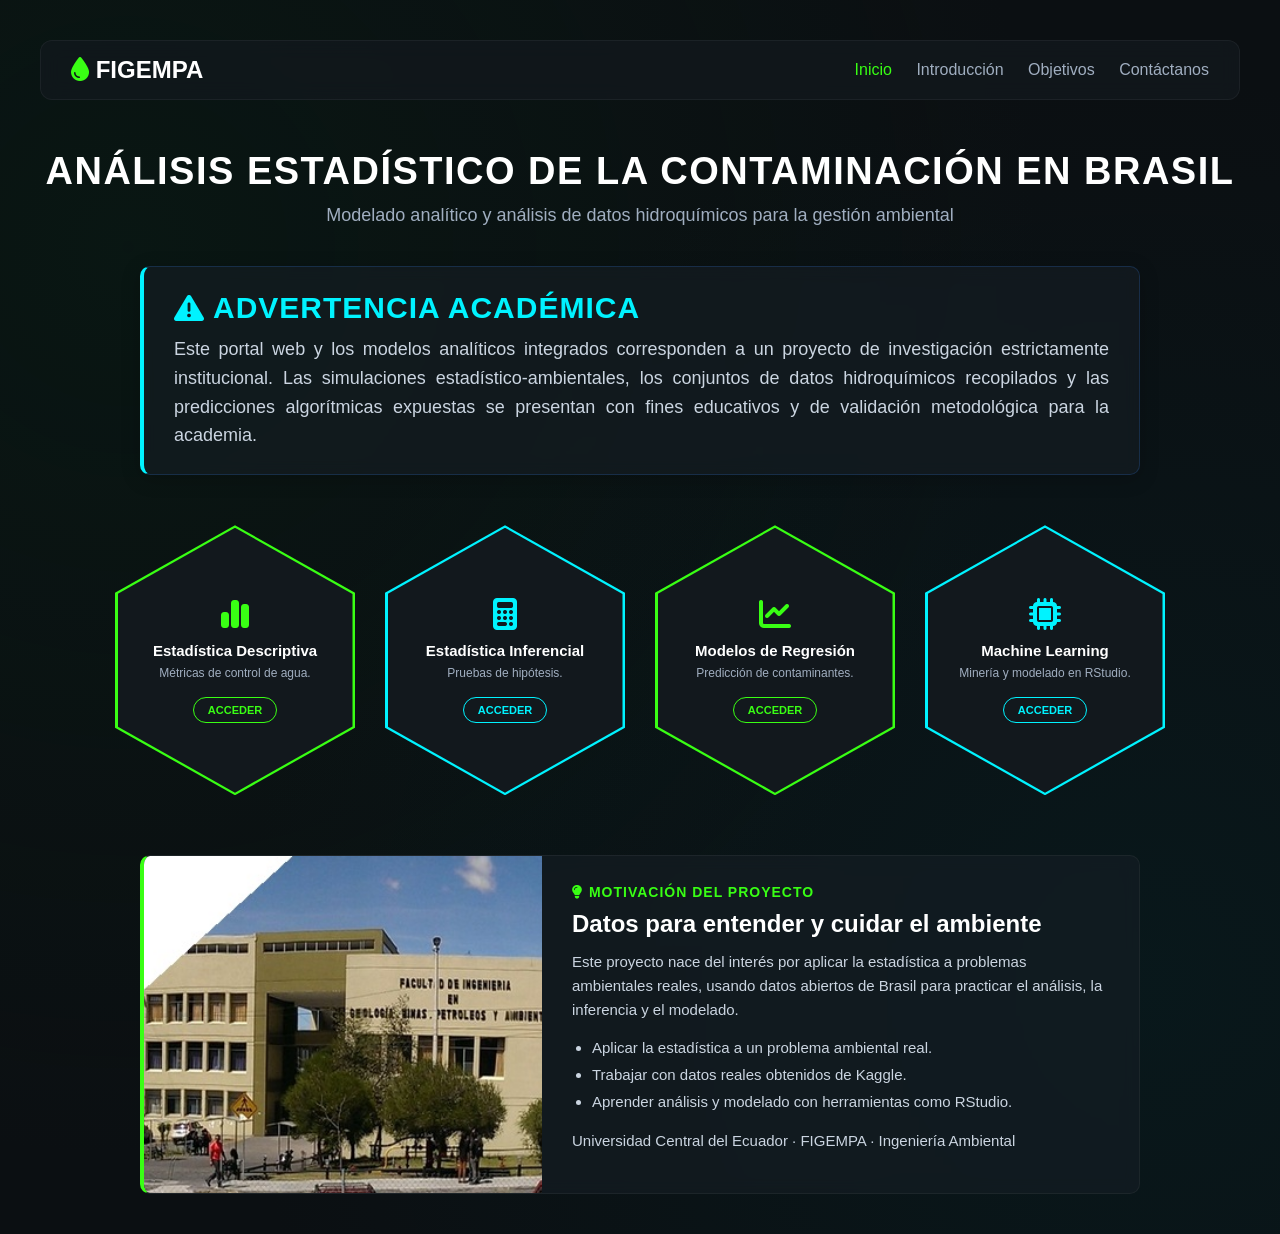
==== index.html @ 9117947a "SEGUNDA EDICION" ====
<!DOCTYPE html>
<html lang="es">
<head>
    <meta charset="UTF-8">
    <meta name="viewport" content="width=device-width, initial-scale=1.0">
    <title>FIGEMPA - Gestión Ambiental</title>
    <link class="styles" rel="stylesheet" href="style.css">
    <link rel="stylesheet" href="https://cdnjs.cloudflare.com/ajax/libs/font-awesome/6.5.1/css/all.min.css">
</head>
<body>

    <div class="dashboard-container">
        
        <!-- Menú Superior Resguardado -->
        <header class="main-header">
            <div class="logo">
                <i class="fa-solid fa-droplet icon-brand"></i> FIGEMPA
            </div>
            <nav class="nav-menu">
    <a href="index.html" class="active">Inicio</a>
    <a href="#">Introducción</a>
    <a href="objetivos.html">Objetivos</a>
    <a href="contacto.html">Contáctanos</a>
</nav>
        </header>

        <!-- Título Principal Limpio (Sin Efectos Neón) -->
        <section class="hero-section">
            <h1 class="flat-title">ANÁLISIS ESTADÍSTICO DE LA CONTAMINACIÓN EN BRASIL</h1>
            <p class="subtitle">Modelado analítico y análisis de datos hidroquímicos para la gestión ambiental</p>
        </section>

        <!-- NUEVA SECCIÓN: Rectángulo de Advertencia Académica con Diseño -->
        <section class="academic-notice-container">
            <div class="warning-badge">
                <i class="fa-solid fa-triangle-exclamation"></i> ADVERTENCIA ACADÉMICA
            </div>
            <p class="warning-text">
                Este portal web y los modelos analíticos integrados corresponden a un proyecto de investigación estrictamente institucional. Las simulaciones estadístico-ambientales, los conjuntos de datos hidroquímicos recopilados y las predicciones algorítmicas expuestas se presentan con fines educativos y de validación metodológica para la academia.
            </p>
        </section>

        <!-- Módulos Hexagonales Independientes y Alineados -->
        <main class="modules-horizontal-row">
            
            <!-- Módulo 1 -->
            <a href="descriptiva.html" class="hexagon-card-link">
                <div class="hexagon-outer outline-green">
                    <div class="hexagon-inner">
                        <i class="fa-solid fa-chart-simple text-green"></i>
                        <h3>Estadística Descriptiva</h3>
                        <p>Métricas de control de agua.</p>
                        <span class="btn-action border-green">ACCEDER</span>
                    </div>
                </div>
            </a>

            <!-- Módulo 2 -->
            <a href="inferencial.html" class="hexagon-card-link">
                <div class="hexagon-outer outline-cyan">
                    <div class="hexagon-inner">
                        <i class="fa-solid fa-calculator text-cyan"></i>
                        <h3>Estadística Inferencial</h3>
                        <p>Pruebas de hipótesis.</p>
                        <span class="btn-action border-cyan">ACCEDER</span>
                    </div>
                </div>
            </a>

            <!-- Módulo 3 -->
            <a href="regresion.html" class="hexagon-card-link">
                <div class="hexagon-outer outline-green">
                    <div class="hexagon-inner">
                        <i class="fa-solid fa-chart-line text-green"></i>
                        <h3>Modelos de Regresión</h3>
                        <p>Predicción de contaminantes.</p>
                        <span class="btn-action border-green">ACCEDER</span>
                    </div>
                </div>
            </a>

            <!-- Módulo 4 -->
            <a href="machine-learning.html" class="hexagon-card-link">
                <div class="hexagon-outer outline-cyan">
                    <div class="hexagon-inner">
                        <i class="fa-solid fa-microchip text-cyan"></i>
                        <h3>Machine Learning</h3>
                        <p>Minería y modelado en RStudio.</p>
                        <span class="btn-action border-cyan">ACCEDER</span>
                    </div>
                </div>
            </a>

        </main>
        <!-- SECCIÓN: Motivación del proyecto -->
<section class="motivation-section">
    <div class="motivation-image">
        <img src="img/uce.jpg" alt="Universidad Central del Ecuador, FIGEMPA">
    </div>
    <div class="motivation-content">
        <div class="motivation-badge">
            <i class="fa-solid fa-lightbulb"></i> MOTIVACIÓN DEL PROYECTO
        </div>
        <h2>Datos para entender y cuidar el ambiente</h2>
        <p>
            Este proyecto nace del interés por aplicar la estadística a problemas ambientales reales,
            usando datos abiertos de Brasil para practicar el análisis, la inferencia y el modelado.
        </p>
        <ul>
            <li>Aplicar la estadística a un problema ambiental real.</li>
            <li>Trabajar con datos reales obtenidos de Kaggle.</li>
            <li>Aprender análisis y modelado con herramientas como RStudio.</li>
        </ul>
        <p class="motivation-footer">
            Universidad Central del Ecuador · FIGEMPA · Ingeniería Ambiental
        </p>
    </div>
</section>
    </div>

    <script src="script.js"></script>
</body>
</html>
---- style.css ----
/* Configuración y Estética Oscura */
* {
    margin: 0;
    padding: 0;
    box-sizing: border-box;
    font-family: 'Segoe UI', Tahoma, Geneva, Verdana, sans-serif;
}

body {
    background-color: #0b0f12; 
    color: #ffffff;
    min-height: 100vh;
    overflow-x: hidden;
}

.dashboard-container {
    width: 100%;
    min-height: 100vh;
    padding: 40px 20px;
    background: radial-gradient(circle at 10% 20%, rgba(4, 38, 20, 0.3) 0%, transparent 60%),
                radial-gradient(circle at 90% 80%, rgba(3, 44, 48, 0.3) 0%, transparent 60%);
}

/* Header */
.main-header {
    display: flex;
    justify-content: space-between;
    align-items: center;
    max-width: 1200px;
    margin: 0 auto 50px auto;
    padding: 15px 30px;
    background: rgba(18, 24, 29, 0.8);
    border-radius: 12px;
    border: 1px solid rgba(255, 255, 255, 0.05);
    backdrop-filter: blur(10px);
}

.logo {
    font-size: 24px;
    font-weight: bold;
    color: #ffffff;
}

.icon-brand {
    color: #39ff14;
}

.nav-menu a {
    color: #a0aec0;
    text-decoration: none;
    margin-left: 20px;
    font-weight: 500;
    transition: color 0.3s;
}

.nav-menu a:hover, .nav-menu a.active {
    color: #39ff14;
}

/* Título Principal Plano */
.hero-section {
    text-align: center;
    margin-bottom: 40px;
}

.flat-title {
    font-size: 38px;
    font-weight: 700;
    color: #ffffff;
    letter-spacing: 1.5px;
    margin-bottom: 12px;
}

.subtitle {
    color: #a0aec0;
    font-size: 18px;
}

/* DISEÑO DEL NUEVO RECTÁNGULO DE ADVERTENCIA ACADÉMICA */
.academic-notice-container {
    max-width: 1000px;
    margin: 0 auto 50px auto;
    padding: 24px 30px;
    background: rgba(22, 30, 38, 0.6);
    border-radius: 10px;
    border: 1px solid rgba(59, 130, 246, 0.2); /* Borde azul institucional suave */
    border-left: 4px solid #00f3ff; /* Acento de color en el lateral izquierdo */
    backdrop-filter: blur(8px);
    box-shadow: 0 4px 20px rgba(0, 0, 0, 0.2);
}

.warning-badge {
    display: inline-flex;
    align-items: center;
    gap: 8px;
    font-size: 30px;
    font-weight: 700;
    color: #00f3ff;
    letter-spacing: 1px;
    margin-bottom: 10px;
}

.warning-text {
    font-size: 18px;
    color: #cbd5e1;
    line-height: 1.6;
    text-align: justify;
}

/* Fila de Hexágonos Independientes */
.modules-horizontal-row {
    display: flex;
    justify-content: center;
    align-items: center;
    flex-wrap: wrap;
    max-width: 1200px;
    margin: 0 auto;
    gap: 30px;
}

.hexagon-card-link {
    text-decoration: none;
    display: block;
    width: 240px;
    height: 270px;
    transition: transform 0.3s ease;
}

.hexagon-card-link:hover {
    transform: translateY(-8px);
     filter: drop-shadow(0 0 12px rgba(57, 255, 20, 0.35));
}

/* Geometría Hexagonal */
.hexagon-outer {
    width: 100%;
    height: 100%;
    clip-path: polygon(50% 0%, 100% 25%, 100% 75%, 50% 100%, 0% 75%, 0% 25%);
    padding: 2.5px;
}

.outline-green { background: #39ff14; }
.outline-cyan { background: #00f3ff; }

.hexagon-inner {
    width: 100%;
    height: 100%;
    background-color: #12181d;
    clip-path: polygon(50% 0%, 100% 25%, 100% 75%, 50% 100%, 0% 75%, 0% 25%);
    display: flex;
    flex-direction: column;
    justify-content: center;
    align-items: center;
    padding: 20px;
    text-align: center;
}

.hexagon-inner i {
    font-size: 32px;
    margin-bottom: 12px;
}

.text-green { color: #39ff14; }
.text-cyan { color: #00f3ff; }

.hexagon-inner h3 {
    font-size: 15px;
    color: #ffffff;
    margin-bottom: 6px;
    font-weight: 600;
}

.hexagon-inner p {
    font-size: 12px;
    color: #a0aec0;
    margin-bottom: 15px;
    line-height: 1.4;
}

/* Botones Planos */
.btn-action {
    display: inline-block;
    padding: 6px 14px;
    border-radius: 20px;
    font-size: 11px;
    font-weight: bold;
    background: transparent;
    transition: all 0.2s ease;
}

.border-green { color: #39ff14; border: 1px solid #39ff14; }
.border-green:hover { background: #39ff14; color: #0b0f12; }

.border-cyan { color: #00f3ff; border: 1px solid #00f3ff; }
.border-cyan:hover { background: #00f3ff; color: #0b0f12; }

/* Sección de motivación */
.motivation-section {
    display: flex;
    gap: 30px;
    max-width: 1000px;
    margin: 60px auto 0 auto;
    background: rgba(22, 30, 38, 0.6);
    border-radius: 10px;
    border: 1px solid rgba(255, 255, 255, 0.05);
    border-left: 4px solid #39ff14;
    overflow: hidden;
    backdrop-filter: blur(8px);
}

.motivation-image {
    flex: 0 0 40%;
}

.motivation-image img {
    width: 100%;
    height: 100%;
    object-fit: cover;
    display: block;
}

.motivation-content {
    flex: 1;
    padding: 28px 30px 28px 0;
}

.motivation-badge {
    font-size: 14px;
    font-weight: 700;
    color: #39ff14;
    letter-spacing: 1px;
    margin-bottom: 10px;
}

.motivation-content h2 {
    font-size: 24px;
    margin-bottom: 12px;
}

.motivation-content p {
    font-size: 15px;
    color: #cbd5e1;
    line-height: 1.6;
    margin-bottom: 12px;
}

.motivation-content ul {
    margin: 0 0 14px 20px;
    color: #cbd5e1;
    font-size: 15px;
    line-height: 1.8;
}

.motivation-footer {
    font-size: 13px;
    color: #a0aec0;
}

/* Página de contacto */
.team-grid {
    display: flex;
    justify-content: center;
    flex-wrap: wrap;
    gap: 24px;
    max-width: 1100px;
    margin: 0 auto;
}

.team-card {
    width: 200px;
    padding: 24px 16px;
    text-align: center;
    background: rgba(22, 30, 38, 0.6);
    border: 1px solid rgba(255, 255, 255, 0.05);
    border-top: 3px solid #39ff14;
    border-radius: 10px;
    backdrop-filter: blur(8px);
}

.team-avatar {
    width: 80px;
    height: 80px;
    margin: 0 auto 14px auto;
    border-radius: 50%;
    background: #12181d;
    border: 2px solid #39ff14;
    display: flex;
    align-items: center;
    justify-content: center;
    font-size: 32px;
    color: #39ff14;
    overflow: hidden;
}

.team-avatar img {
    width: 100%;
    height: 100%;
    object-fit: cover;
}

.team-card h3 {
    font-size: 16px;
    margin-bottom: 4px;
}

.team-role {
    font-size: 13px;
    color: #a0aec0;
    margin-bottom: 10px;
}

.team-mail {
    font-size: 12px;
    color: #00f3ff;
    word-break: break-all;
}

/* Página de objetivos */
.objectives-title {
    max-width: 900px;
    margin: 0 auto 20px auto;
    font-size: 16px;
    font-weight: 700;
    color: #39ff14;
    letter-spacing: 1px;
}

.objective-item {
    display: flex;
    align-items: flex-start;
    gap: 18px;
    max-width: 900px;
    margin: 0 auto 20px auto;
    padding: 22px 26px;
    background: rgba(22, 30, 38, 0.6);
    border: 1px solid rgba(255, 255, 255, 0.05);
    border-left: 4px solid #39ff14;
    border-radius: 10px;
}

.objective-number {
    flex: 0 0 38px;
    height: 38px;
    display: flex;
    align-items: center;
    justify-content: center;
    border: 2px solid #39ff14;
    border-radius: 50%;
    color: #39ff14;
    font-weight: 700;
}

.objective-item p {
    font-size: 15px;
    color: #cbd5e1;
    line-height: 1.7;
    text-align: justify;
}

@media (max-width: 600px) {
    .main-header { flex-direction: column; gap: 10px; }
    .flat-title { font-size: 26px; }
    .academic-notice-container { padding: 18px; }
    .motivation-section { flex-direction: column; }
.motivation-content { padding: 0 20px 24px; }
}
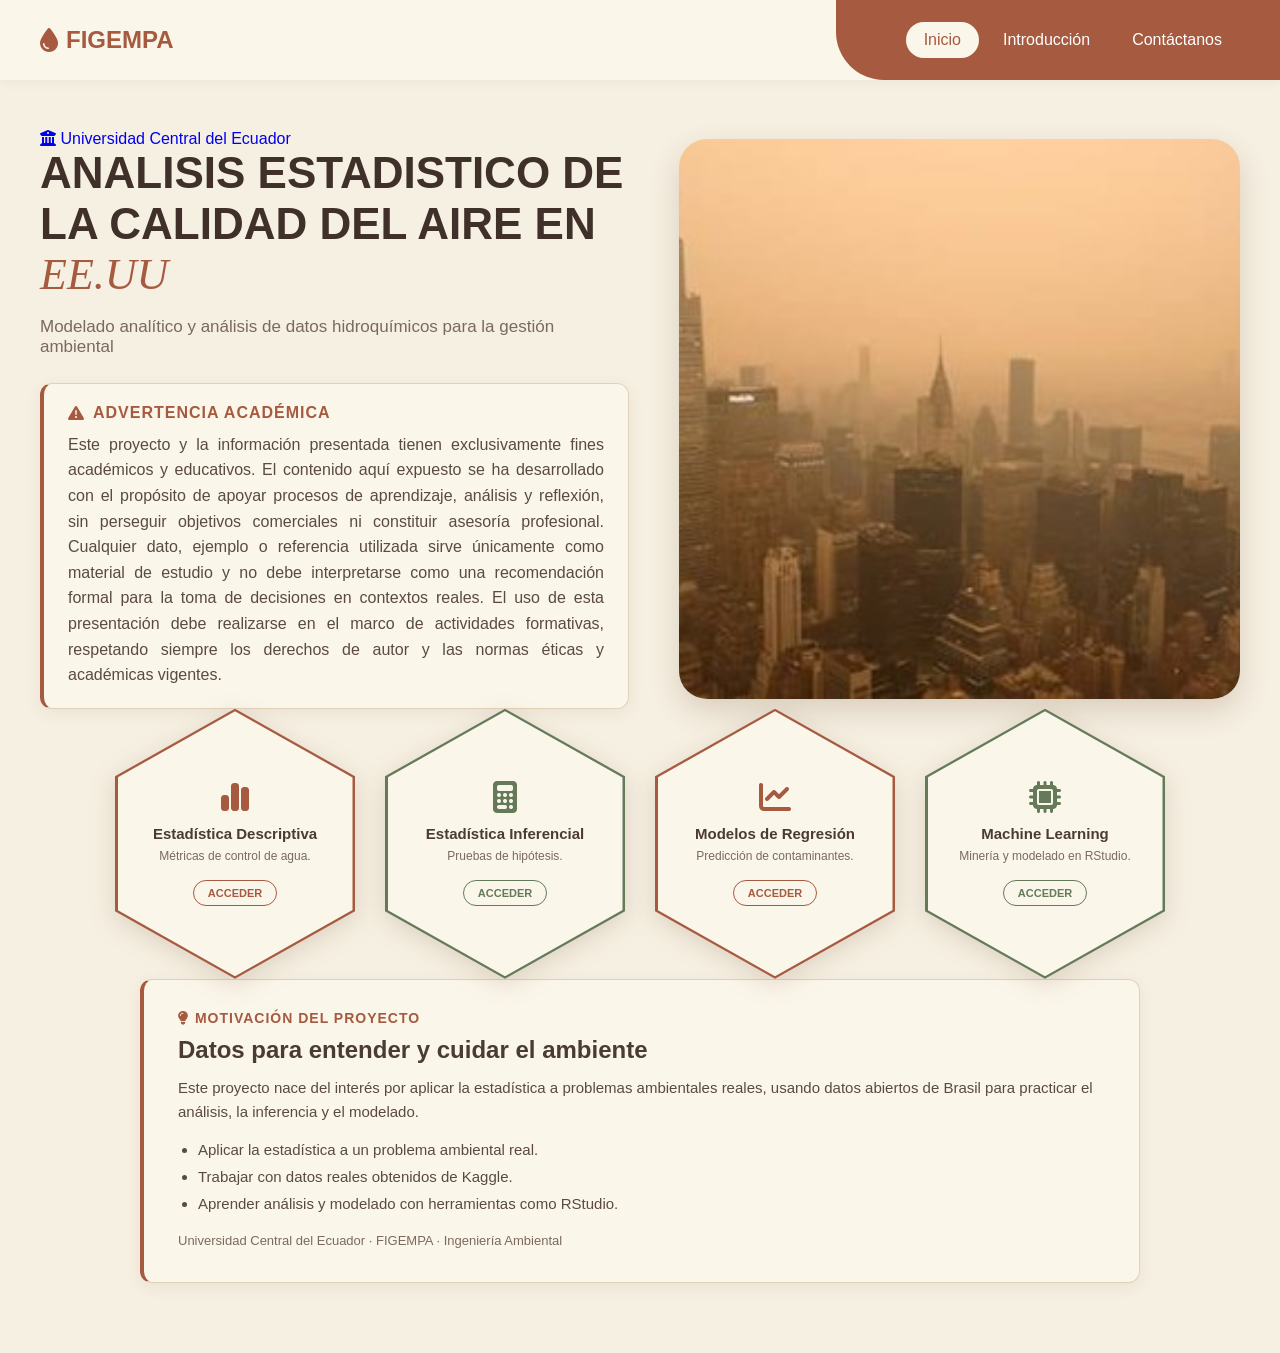
==== commit 9c73f984: "TERCERA EDICION" ====
--- a/index.html
+++ b/index.html
@@ -4,46 +4,50 @@
     <meta charset="UTF-8">
     <meta name="viewport" content="width=device-width, initial-scale=1.0">
     <title>FIGEMPA - Gestión Ambiental</title>
-    <link class="styles" rel="stylesheet" href="style.css">
+    <link rel="stylesheet" href="style.css">
     <link rel="stylesheet" href="https://cdnjs.cloudflare.com/ajax/libs/font-awesome/6.5.1/css/all.min.css">
 </head>
 <body>
 
     <div class="dashboard-container">
-        
-        <!-- Menú Superior Resguardado -->
+
+        <!-- Encabezado: logo a la izquierda, menú en la barra verde -->
         <header class="main-header">
             <div class="logo">
                 <i class="fa-solid fa-droplet icon-brand"></i> FIGEMPA
             </div>
             <nav class="nav-menu">
-    <a href="index.html" class="active">Inicio</a>
-    <a href="#">Introducción</a>
-    <a href="objetivos.html">Objetivos</a>
-    <a href="contacto.html">Contáctanos</a>
-</nav>
+                <a href="index.html" class="active">Inicio</a>
+                <a href="introduccion.html">Introducción</a>
+                <a href="contacto.html">Contáctanos</a>
+            </nav>
         </header>
 
-        <!-- Título Principal Limpio (Sin Efectos Neón) -->
-        <section class="hero-section">
-            <h1 class="flat-title">ANÁLISIS ESTADÍSTICO DE LA CONTAMINACIÓN EN BRASIL</h1>
-            <p class="subtitle">Modelado analítico y análisis de datos hidroquímicos para la gestión ambiental</p>
+        <!-- Portada: texto + advertencia a la izquierda, foto a la derecha -->
+        <section class="hero-split">
+            <div class="hero-text">
+                <a class="pill" href="https://www.uce.edu.ec/" target="_blank" rel="noopener"><i class="fa-solid fa-building-columns"></i> Universidad Central del Ecuador</a>
+                <h1 class="hero-title">ANALISIS ESTADISTICO DE LA CALIDAD DEL AIRE EN <em>EE.UU</em></h1>
+                <p class="subtitle">Modelado analítico y análisis de datos hidroquímicos para la gestión ambiental</p>
+
+                <div class="academic-notice-container">
+                    <div class="warning-badge">
+                        <i class="fa-solid fa-triangle-exclamation"></i> ADVERTENCIA ACADÉMICA
+                    </div>
+                    <p class="warning-text">
+                        Este proyecto y la información presentada tienen exclusivamente fines académicos y educativos. El contenido aquí expuesto se ha desarrollado con el propósito de apoyar procesos de aprendizaje, análisis y reflexión, sin perseguir objetivos comerciales ni constituir asesoría profesional. Cualquier dato, ejemplo o referencia utilizada sirve únicamente como material de estudio y no debe interpretarse como una recomendación formal para la toma de decisiones en contextos reales. El uso de esta presentación debe realizarse en el marco de actividades formativas, respetando siempre los derechos de autor y las normas éticas y académicas vigentes.
+                    </p>
+                </div>
+            </div>
+
+            <div class="hero-photo">
+                <img src="img/uce.jpg" alt="Facultad FIGEMPA, Universidad Central del Ecuador">
+            </div>
         </section>
 
-        <!-- NUEVA SECCIÓN: Rectángulo de Advertencia Académica con Diseño -->
-        <section class="academic-notice-container">
-            <div class="warning-badge">
-                <i class="fa-solid fa-triangle-exclamation"></i> ADVERTENCIA ACADÉMICA
-            </div>
-            <p class="warning-text">
-                Este portal web y los modelos analíticos integrados corresponden a un proyecto de investigación estrictamente institucional. Las simulaciones estadístico-ambientales, los conjuntos de datos hidroquímicos recopilados y las predicciones algorítmicas expuestas se presentan con fines educativos y de validación metodológica para la academia.
-            </p>
-        </section>
+        <!-- Módulos hexagonales -->
+        <main class="modules-horizontal-row">
 
-        <!-- Módulos Hexagonales Independientes y Alineados -->
-        <main class="modules-horizontal-row">
-            
-            <!-- Módulo 1 -->
             <a href="descriptiva.html" class="hexagon-card-link">
                 <div class="hexagon-outer outline-green">
                     <div class="hexagon-inner">
@@ -55,7 +59,6 @@
                 </div>
             </a>
 
-            <!-- Módulo 2 -->
             <a href="inferencial.html" class="hexagon-card-link">
                 <div class="hexagon-outer outline-cyan">
                     <div class="hexagon-inner">
@@ -67,7 +70,6 @@
                 </div>
             </a>
 
-            <!-- Módulo 3 -->
             <a href="regresion.html" class="hexagon-card-link">
                 <div class="hexagon-outer outline-green">
                     <div class="hexagon-inner">
@@ -79,7 +81,6 @@
                 </div>
             </a>
 
-            <!-- Módulo 4 -->
             <a href="machine-learning.html" class="hexagon-card-link">
                 <div class="hexagon-outer outline-cyan">
                     <div class="hexagon-inner">
@@ -92,32 +93,29 @@
             </a>
 
         </main>
-        <!-- SECCIÓN: Motivación del proyecto -->
-<section class="motivation-section">
-    <div class="motivation-image">
-        <img src="img/uce.jpg" alt="Universidad Central del Ecuador, FIGEMPA">
-    </div>
-    <div class="motivation-content">
-        <div class="motivation-badge">
-            <i class="fa-solid fa-lightbulb"></i> MOTIVACIÓN DEL PROYECTO
-        </div>
-        <h2>Datos para entender y cuidar el ambiente</h2>
-        <p>
-            Este proyecto nace del interés por aplicar la estadística a problemas ambientales reales,
-            usando datos abiertos de Brasil para practicar el análisis, la inferencia y el modelado.
-        </p>
-        <ul>
-            <li>Aplicar la estadística a un problema ambiental real.</li>
-            <li>Trabajar con datos reales obtenidos de Kaggle.</li>
-            <li>Aprender análisis y modelado con herramientas como RStudio.</li>
-        </ul>
-        <p class="motivation-footer">
-            Universidad Central del Ecuador · FIGEMPA · Ingeniería Ambiental
-        </p>
-    </div>
-</section>
+
+        <!-- Motivación del proyecto -->
+        <section class="motivation-section">
+            <div class="motivation-badge">
+                <i class="fa-solid fa-lightbulb"></i> MOTIVACIÓN DEL PROYECTO
+            </div>
+            <h2>Datos para entender y cuidar el ambiente</h2>
+            <p>
+                Este proyecto nace del interés por aplicar la estadística a problemas ambientales reales,
+                usando datos abiertos de Brasil para practicar el análisis, la inferencia y el modelado.
+            </p>
+            <ul>
+                <li>Aplicar la estadística a un problema ambiental real.</li>
+                <li>Trabajar con datos reales obtenidos de Kaggle.</li>
+                <li>Aprender análisis y modelado con herramientas como RStudio.</li>
+            </ul>
+            <p class="motivation-footer">
+                Universidad Central del Ecuador · FIGEMPA · Ingeniería Ambiental
+            </p>
+        </section>
+
     </div>
 
     <script src="script.js"></script>
 </body>
-</html>
+</html>
--- a/style.css
+++ b/style.css
@@ -1,4 +1,4 @@
-/* Configuración y Estética Oscura */
+/* ===== Base y colores ===== */
 * {
     margin: 0;
     padding: 0;
@@ -6,9 +6,23 @@
     font-family: 'Segoe UI', Tahoma, Geneva, Verdana, sans-serif;
 }
 
+:root {
+    --primary: #a65a40;     /* terracota */
+    --secondary: #647a59;   /* verde salvia oscuro */
+    --bar: #a65a40;         /* barra del menú superior */
+    --ink: #4a3b33;         /* marrón del texto */
+    --muted: #7a6a5d;
+    --line: #e0d2b8;
+    --bg: #f6f0e2;          /* crema de fondo */
+    --card: #fbf6ea;        /* fondo de tarjetas */
+    --band-hero: #efe5cf;   /* arena */
+    --band-hex: #d5ddc8;    /* salvia suave */
+    --band-mot: #ead6c6;    /* arcilla suave */
+}
+
 body {
-    background-color: #0b0f12; 
-    color: #ffffff;
+    background-color: var(--bg);
+    color: var(--ink);
     min-height: 100vh;
     overflow-x: hidden;
 }
@@ -16,48 +30,61 @@
 .dashboard-container {
     width: 100%;
     min-height: 100vh;
-    padding: 40px 20px;
-    background: radial-gradient(circle at 10% 20%, rgba(4, 38, 20, 0.3) 0%, transparent 60%),
-                radial-gradient(circle at 90% 80%, rgba(3, 44, 48, 0.3) 0%, transparent 60%);
-}
-
-/* Header */
+    padding: 0 20px 70px 20px;
+}
+
+/* ===== Encabezado con barra verde ===== */
 .main-header {
     display: flex;
     justify-content: space-between;
-    align-items: center;
-    max-width: 1200px;
-    margin: 0 auto 50px auto;
-    padding: 15px 30px;
-    background: rgba(18, 24, 29, 0.8);
-    border-radius: 12px;
-    border: 1px solid rgba(255, 255, 255, 0.05);
-    backdrop-filter: blur(10px);
+    align-items: stretch;
+    margin: 0 -20px 50px -20px;
+    background: var(--card);
+    box-shadow: 0 2px 12px rgba(0, 0, 0, 0.05);
 }
 
 .logo {
+    display: flex;
+    align-items: center;
+    padding: 18px 0 18px 40px;
     font-size: 24px;
-    font-weight: bold;
+    font-weight: 700;
+    color: var(--primary);
+}
+
+.icon-brand {
+    color: var(--primary);
+    margin-right: 8px;
+}
+
+.nav-menu {
+    display: flex;
+    align-items: center;
+    gap: 6px;
+    padding: 22px 40px 22px 70px;
+    background: var(--bar);
+    border-bottom-left-radius: 48px;
+}
+
+.nav-menu a {
     color: #ffffff;
-}
-
-.icon-brand {
-    color: #39ff14;
-}
-
-.nav-menu a {
-    color: #a0aec0;
     text-decoration: none;
-    margin-left: 20px;
     font-weight: 500;
-    transition: color 0.3s;
-}
-
-.nav-menu a:hover, .nav-menu a.active {
-    color: #39ff14;
-}
-
-/* Título Principal Plano */
+    padding: 9px 18px;
+    border-radius: 999px;
+    transition: background 0.3s, color 0.3s;
+}
+
+.nav-menu a:hover {
+    background: rgba(255, 255, 255, 0.15);
+}
+
+.nav-menu a.active {
+    background: var(--card);
+    color: var(--primary);
+}
+
+/* ===== Títulos de páginas internas (contacto, objetivos) ===== */
 .hero-section {
     text-align: center;
     margin-bottom: 40px;
@@ -66,48 +93,108 @@
 .flat-title {
     font-size: 38px;
     font-weight: 700;
-    color: #ffffff;
+    color: var(--ink);
     letter-spacing: 1.5px;
     margin-bottom: 12px;
 }
 
 .subtitle {
-    color: #a0aec0;
-    font-size: 18px;
-}
-
-/* DISEÑO DEL NUEVO RECTÁNGULO DE ADVERTENCIA ACADÉMICA */
+    color: var(--muted);
+    font-size: 16px;
+}
+
+/* ===== Franjas de color de la portada ===== */
+.home { padding-bottom: 0; }
+.header-flush { margin-bottom: 0; }
+.band { margin: 0 -20px; padding: 60px 20px; }
+.band-hero { background: var(--band-hero); }
+.band-hex { background: var(--band-hex); }
+.band-mot { background: var(--band-mot); }
+
+/* ===== Portada: texto + foto ===== */
+.hero-split {
+    display: grid;
+    grid-template-columns: 1.05fr 1fr;
+    gap: 50px;
+    align-items: center;
+    max-width: 1200px;
+    margin: 0 auto;
+}
+
+.pill {
+    text-decoration: none;
+    transition: background 0.3s, color 0.3s;
+}
+
+.pill:hover {
+    background: var(--primary);
+    color: #ffffff;
+}
+
+.hero-title {
+    font-size: 44px;
+    line-height: 1.15;
+    font-weight: 800;
+    color: #3f3029;
+    margin-bottom: 16px;
+}
+
+.hero-title em {
+    font-family: Georgia, 'Times New Roman', serif;
+    font-weight: 400;
+    color: var(--primary);
+}
+
+.hero-text .subtitle {
+    font-size: 17px;
+    margin-bottom: 26px;
+}
+
+.hero-photo img {
+    display: block;
+    width: 100%;
+    height: 560px;
+    object-fit: cover;
+    border-radius: 28px;
+    box-shadow: 0 12px 30px rgba(110, 70, 45, 0.2);
+}
+
+/* ===== Advertencia académica ===== */
 .academic-notice-container {
-    max-width: 1000px;
+    max-width: 900px;
     margin: 0 auto 50px auto;
     padding: 24px 30px;
-    background: rgba(22, 30, 38, 0.6);
-    border-radius: 10px;
-    border: 1px solid rgba(59, 130, 246, 0.2); /* Borde azul institucional suave */
-    border-left: 4px solid #00f3ff; /* Acento de color en el lateral izquierdo */
-    backdrop-filter: blur(8px);
-    box-shadow: 0 4px 20px rgba(0, 0, 0, 0.2);
+    background: var(--card);
+    border: 1px solid var(--line);
+    border-left: 4px solid var(--primary);
+    border-radius: 12px;
+    box-shadow: 0 4px 16px rgba(110, 70, 45, 0.08);
+}
+
+.hero-text .academic-notice-container {
+    margin: 0;
+    padding: 20px 24px;
 }
 
 .warning-badge {
     display: inline-flex;
     align-items: center;
     gap: 8px;
-    font-size: 30px;
+    font-size: 16px;
     font-weight: 700;
-    color: #00f3ff;
+    color: var(--primary);
     letter-spacing: 1px;
     margin-bottom: 10px;
 }
 
 .warning-text {
-    font-size: 18px;
-    color: #cbd5e1;
+    font-size: 16px;
+    color: #5a4a40;
     line-height: 1.6;
     text-align: justify;
 }
 
-/* Fila de Hexágonos Independientes */
+/* ===== Hexágonos ===== */
 .modules-horizontal-row {
     display: flex;
     justify-content: center;
@@ -123,15 +210,15 @@
     display: block;
     width: 240px;
     height: 270px;
-    transition: transform 0.3s ease;
+    filter: drop-shadow(0 6px 12px rgba(110, 70, 45, 0.18));
+    transition: transform 0.3s ease, filter 0.3s ease;
 }
 
 .hexagon-card-link:hover {
     transform: translateY(-8px);
-     filter: drop-shadow(0 0 12px rgba(57, 255, 20, 0.35));
-}
-
-/* Geometría Hexagonal */
+    filter: drop-shadow(0 12px 18px rgba(110, 70, 45, 0.35));
+}
+
 .hexagon-outer {
     width: 100%;
     height: 100%;
@@ -139,13 +226,13 @@
     padding: 2.5px;
 }
 
-.outline-green { background: #39ff14; }
-.outline-cyan { background: #00f3ff; }
+.outline-green { background: var(--primary); }
+.outline-cyan { background: var(--secondary); }
 
 .hexagon-inner {
     width: 100%;
     height: 100%;
-    background-color: #12181d;
+    background-color: var(--card);
     clip-path: polygon(50% 0%, 100% 25%, 100% 75%, 50% 100%, 0% 75%, 0% 25%);
     display: flex;
     flex-direction: column;
@@ -160,24 +247,23 @@
     margin-bottom: 12px;
 }
 
-.text-green { color: #39ff14; }
-.text-cyan { color: #00f3ff; }
+.text-green { color: var(--primary); }
+.text-cyan { color: var(--secondary); }
 
 .hexagon-inner h3 {
     font-size: 15px;
-    color: #ffffff;
+    color: var(--ink);
     margin-bottom: 6px;
     font-weight: 600;
 }
 
 .hexagon-inner p {
     font-size: 12px;
-    color: #a0aec0;
+    color: var(--muted);
     margin-bottom: 15px;
     line-height: 1.4;
 }
 
-/* Botones Planos */
 .btn-action {
     display: inline-block;
     padding: 6px 14px;
@@ -188,75 +274,59 @@
     transition: all 0.2s ease;
 }
 
-.border-green { color: #39ff14; border: 1px solid #39ff14; }
-.border-green:hover { background: #39ff14; color: #0b0f12; }
-
-.border-cyan { color: #00f3ff; border: 1px solid #00f3ff; }
-.border-cyan:hover { background: #00f3ff; color: #0b0f12; }
-
-/* Sección de motivación */
+.border-green { color: var(--primary); border: 1px solid var(--primary); }
+.border-green:hover { background: var(--primary); color: #ffffff; }
+
+.border-cyan { color: var(--secondary); border: 1px solid var(--secondary); }
+.border-cyan:hover { background: var(--secondary); color: #ffffff; }
+
+/* ===== Motivación del proyecto ===== */
 .motivation-section {
-    display: flex;
-    gap: 30px;
     max-width: 1000px;
-    margin: 60px auto 0 auto;
-    background: rgba(22, 30, 38, 0.6);
-    border-radius: 10px;
-    border: 1px solid rgba(255, 255, 255, 0.05);
-    border-left: 4px solid #39ff14;
-    overflow: hidden;
-    backdrop-filter: blur(8px);
-}
-
-.motivation-image {
-    flex: 0 0 40%;
-}
-
-.motivation-image img {
-    width: 100%;
-    height: 100%;
-    object-fit: cover;
-    display: block;
-}
-
-.motivation-content {
-    flex: 1;
-    padding: 28px 30px 28px 0;
+    margin: 0 auto;
+    padding: 30px 34px;
+    background: var(--card);
+    border: 1px solid var(--line);
+    border-left: 4px solid var(--primary);
+    border-radius: 12px;
+    box-shadow: 0 4px 16px rgba(110, 70, 45, 0.08);
 }
 
 .motivation-badge {
     font-size: 14px;
     font-weight: 700;
-    color: #39ff14;
+    color: var(--primary);
     letter-spacing: 1px;
     margin-bottom: 10px;
 }
 
-.motivation-content h2 {
+.motivation-section h2 {
     font-size: 24px;
+    color: var(--ink);
     margin-bottom: 12px;
 }
 
-.motivation-content p {
+.motivation-section p {
     font-size: 15px;
-    color: #cbd5e1;
+    color: #5a4a40;
     line-height: 1.6;
     margin-bottom: 12px;
 }
 
-.motivation-content ul {
+.motivation-section ul {
     margin: 0 0 14px 20px;
-    color: #cbd5e1;
+    color: #5a4a40;
     font-size: 15px;
     line-height: 1.8;
 }
 
-.motivation-footer {
+.motivation-section .motivation-footer {
     font-size: 13px;
-    color: #a0aec0;
-}
-
-/* Página de contacto */
+    color: var(--muted);
+    margin-bottom: 0;
+}
+
+/* ===== Página de contacto ===== */
 .team-grid {
     display: flex;
     justify-content: center;
@@ -270,11 +340,11 @@
     width: 200px;
     padding: 24px 16px;
     text-align: center;
-    background: rgba(22, 30, 38, 0.6);
-    border: 1px solid rgba(255, 255, 255, 0.05);
-    border-top: 3px solid #39ff14;
-    border-radius: 10px;
-    backdrop-filter: blur(8px);
+    background: var(--card);
+    border: 1px solid var(--line);
+    border-top: 3px solid var(--primary);
+    border-radius: 12px;
+    box-shadow: 0 4px 16px rgba(110, 70, 45, 0.08);
 }
 
 .team-avatar {
@@ -282,13 +352,13 @@
     height: 80px;
     margin: 0 auto 14px auto;
     border-radius: 50%;
-    background: #12181d;
-    border: 2px solid #39ff14;
+    background: var(--bg);
+    border: 2px solid var(--primary);
     display: flex;
     align-items: center;
     justify-content: center;
     font-size: 32px;
-    color: #39ff14;
+    color: var(--primary);
     overflow: hidden;
 }
 
@@ -305,23 +375,23 @@
 
 .team-role {
     font-size: 13px;
-    color: #a0aec0;
+    color: var(--muted);
     margin-bottom: 10px;
 }
 
 .team-mail {
     font-size: 12px;
-    color: #00f3ff;
+    color: var(--secondary);
     word-break: break-all;
 }
 
-/* Página de objetivos */
+/* ===== Página de objetivos ===== */
 .objectives-title {
     max-width: 900px;
     margin: 0 auto 20px auto;
     font-size: 16px;
     font-weight: 700;
-    color: #39ff14;
+    color: var(--primary);
     letter-spacing: 1px;
 }
 
@@ -332,10 +402,11 @@
     max-width: 900px;
     margin: 0 auto 20px auto;
     padding: 22px 26px;
-    background: rgba(22, 30, 38, 0.6);
-    border: 1px solid rgba(255, 255, 255, 0.05);
-    border-left: 4px solid #39ff14;
-    border-radius: 10px;
+    background: var(--card);
+    border: 1px solid var(--line);
+    border-left: 4px solid var(--primary);
+    border-radius: 12px;
+    box-shadow: 0 4px 16px rgba(110, 70, 45, 0.08);
 }
 
 .objective-number {
@@ -344,23 +415,122 @@
     display: flex;
     align-items: center;
     justify-content: center;
-    border: 2px solid #39ff14;
+    border: 2px solid var(--primary);
     border-radius: 50%;
-    color: #39ff14;
+    color: var(--primary);
     font-weight: 700;
 }
 
 .objective-item p {
     font-size: 15px;
-    color: #cbd5e1;
+    color: #5a4a40;
     line-height: 1.7;
     text-align: justify;
 }
 
+/* Página de introducción */
+.intro-wrap {
+    max-width: 900px;
+    margin: 0 auto;
+}
+
+.intro-block {
+    padding: 26px 30px;
+    margin-bottom: 20px;
+    background: var(--card);
+    border: 1px solid var(--line);
+    border-left: 4px solid var(--primary);
+    border-radius: 12px;
+    box-shadow: 0 4px 16px rgba(110, 70, 45, 0.08);
+}
+
+.intro-block h2 {
+    font-size: 20px;
+    color: var(--primary);
+    margin-bottom: 10px;
+}
+
+.intro-block p {
+    font-size: 15px;
+    color: #5a4a40;
+    line-height: 1.7;
+    margin-bottom: 10px;
+    text-align: justify;
+}
+
+.intro-block p:last-child {
+    margin-bottom: 0;
+}
+
+/* Mapa geográfico */
+.map-frame {
+    position: relative;
+    margin: 0;
+    min-height: 220px;
+    border: 1px solid var(--line);
+    border-radius: 10px;
+    overflow: hidden;
+}
+
+.map-placeholder {
+    position: absolute;
+    inset: 0;
+    display: flex;
+    align-items: center;
+    justify-content: center;
+    padding: 20px;
+    text-align: center;
+    font-size: 14px;
+    color: var(--muted);
+}
+
+.map-frame img {
+    position: relative;
+    display: block;
+    width: 100%;
+    height: auto;
+    background: var(--card);
+}
+
+.map-caption {
+    margin-top: 10px;
+    font-size: 13px;
+    color: var(--muted);
+    text-align: center;
+}
+
+/* Fórmulas */
+.formula {
+    margin: 4px 0 14px 0;
+    padding: 12px 16px;
+    background: var(--bg);
+    border-left: 3px solid var(--secondary);
+    border-radius: 8px;
+    font-family: 'Cambria Math', Cambria, Georgia, serif;
+    font-size: 16px;
+    color: var(--ink);
+    overflow-x: auto;
+}
+
+.intro-block h2 i {
+    margin-right: 8px;
+}
+
+/* ===== Responsive ===== */
+@media (max-width: 900px) {
+    .hero-split { grid-template-columns: 1fr; gap: 30px; }
+    .hero-photo img { height: 300px; }
+    .hero-title { font-size: 34px; }
+}
+
 @media (max-width: 600px) {
-    .main-header { flex-direction: column; gap: 10px; }
+    .main-header { flex-direction: column; }
+    .logo { justify-content: center; padding: 14px 20px; }
+    .nav-menu { flex-wrap: wrap; justify-content: center; padding: 14px 16px; border-radius: 0; }
+    .hero-title { font-size: 28px; }
     .flat-title { font-size: 26px; }
     .academic-notice-container { padding: 18px; }
-    .motivation-section { flex-direction: column; }
-.motivation-content { padding: 0 20px 24px; }
+    .band { padding: 40px 20px; }
+    .motivation-section { padding: 22px 20px; }
+    .objective-item { padding: 18px; }
 }
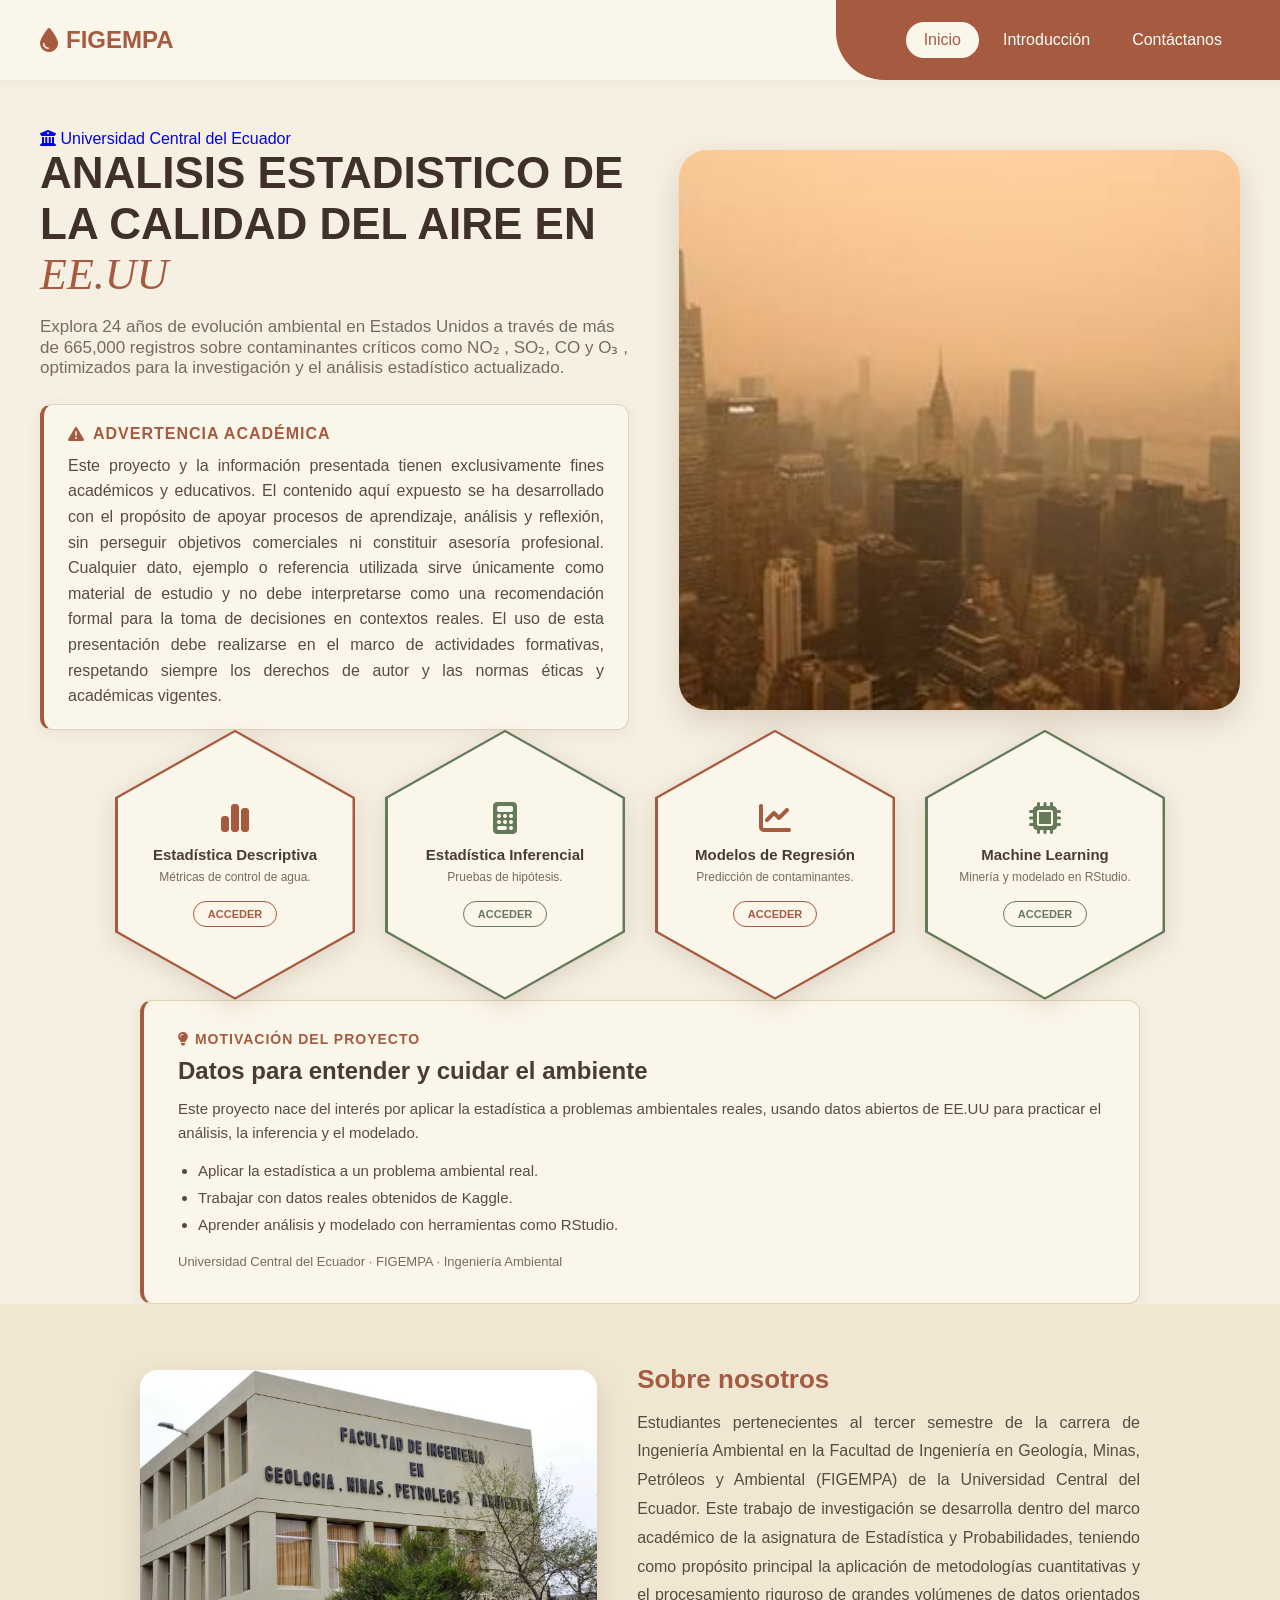
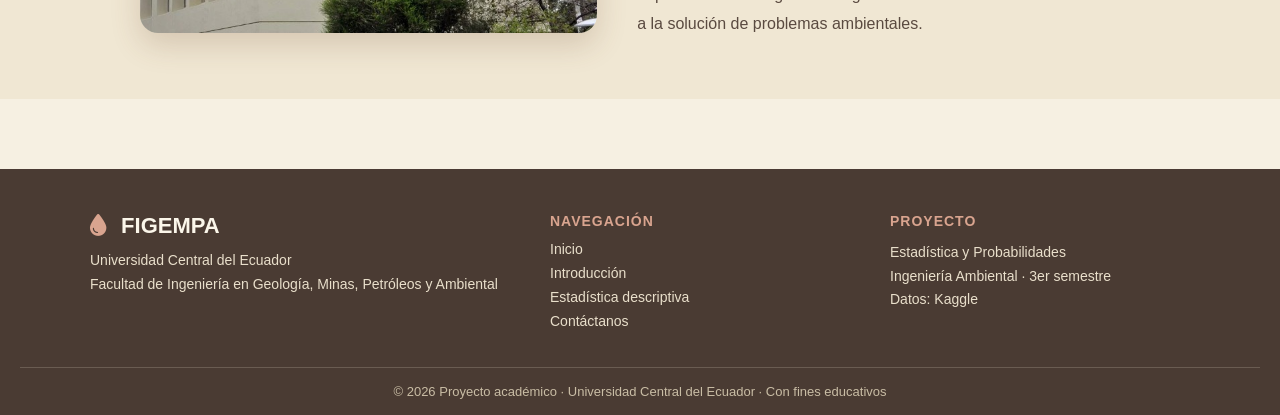
==== commit 96eb1490: "TERCERA EDICION" ====
--- a/index.html
+++ b/index.html
@@ -28,7 +28,7 @@
             <div class="hero-text">
                 <a class="pill" href="https://www.uce.edu.ec/" target="_blank" rel="noopener"><i class="fa-solid fa-building-columns"></i> Universidad Central del Ecuador</a>
                 <h1 class="hero-title">ANALISIS ESTADISTICO DE LA CALIDAD DEL AIRE EN <em>EE.UU</em></h1>
-                <p class="subtitle">Modelado analítico y análisis de datos hidroquímicos para la gestión ambiental</p>
+                <p class="subtitle">Explora 24 años de evolución ambiental en Estados Unidos a través de más de 665,000 registros sobre contaminantes críticos como NO₂ , SO₂, CO y O₃ , optimizados para la investigación y el análisis estadístico actualizado.</p>
 
                 <div class="academic-notice-container">
                     <div class="warning-badge">
@@ -102,7 +102,7 @@
             <h2>Datos para entender y cuidar el ambiente</h2>
             <p>
                 Este proyecto nace del interés por aplicar la estadística a problemas ambientales reales,
-                usando datos abiertos de Brasil para practicar el análisis, la inferencia y el modelado.
+                usando datos abiertos de EE.UU para practicar el análisis, la inferencia y el modelado.
             </p>
             <ul>
                 <li>Aplicar la estadística a un problema ambiental real.</li>
@@ -114,7 +114,45 @@
             </p>
         </section>
 
+        <!-- Sobre nosotros -->
+<div class="band band-about">
+    <section class="about-section">
+        <div class="about-photo">
+            <img src="img/facultad.jpg" alt="Facultad de Ingeniería en Geología, Minas, Petróleos y Ambiental, UCE">
+        </div>
+        <div class="about-text">
+            <h2>Sobre nosotros</h2>
+            <p>
+                Estudiantes pertenecientes al tercer semestre de la carrera de Ingeniería Ambiental en la Facultad de Ingeniería en Geología, Minas, Petróleos y Ambiental (FIGEMPA) de la Universidad Central del Ecuador. Este trabajo de investigación se desarrolla dentro del marco académico de la asignatura de Estadística y Probabilidades, teniendo como propósito principal la aplicación de metodologías cuantitativas y el procesamiento riguroso de grandes volúmenes de datos orientados a la solución de problemas ambientales.
+            </p>
+        </div>
+    </section>
+</div>
+
     </div>
+
+    <footer class="site-footer">
+    <div class="footer-grid">
+        <div class="footer-col">
+            <div class="footer-logo"><i class="fa-solid fa-droplet"></i> FIGEMPA</div>
+            <p>Universidad Central del Ecuador<br>Facultad de Ingeniería en Geología, Minas, Petróleos y Ambiental</p>
+        </div>
+        <div class="footer-col">
+            <h4>Navegación</h4>
+            <a href="index.html">Inicio</a>
+            <a href="introduccion.html">Introducción</a>
+            <a href="descriptiva.html">Estadística descriptiva</a>
+            <a href="contacto.html">Contáctanos</a>
+        </div>
+        <div class="footer-col">
+            <h4>Proyecto</h4>
+            <p>Estadística y Probabilidades<br>Ingeniería Ambiental · 3er semestre<br>Datos: Kaggle</p>
+        </div>
+    </div>
+    <div class="footer-bottom">
+        © 2026 Proyecto académico · Universidad Central del Ecuador · Con fines educativos
+    </div>
+</footer>
 
     <script src="script.js"></script>
 </body>
--- a/style.css
+++ b/style.css
@@ -18,6 +18,7 @@
     --band-hero: #efe5cf;   /* arena */
     --band-hex: #d5ddc8;    /* salvia suave */
     --band-mot: #ead6c6;    /* arcilla suave */
+    --band-about: #f0e7d3;
 }
 
 body {
@@ -516,11 +517,107 @@
     margin-right: 8px;
 }
 
+/* Sobre nosotros */
+.band-about { background: var(--band-about); }
+
+.about-section {
+    display: grid;
+    grid-template-columns: 1fr 1.1fr;
+    gap: 40px;
+    align-items: center;
+    max-width: 1000px;
+    margin: 0 auto;
+}
+
+.about-photo img {
+    display: block;
+    width: 100%;
+    border-radius: 18px;
+    box-shadow: 0 12px 30px rgba(110, 70, 45, 0.2);
+}
+
+.about-text h2 {
+    font-size: 26px;
+    color: var(--primary);
+    margin-bottom: 14px;
+}
+
+.about-text p {
+    font-size: 16px;
+    line-height: 1.8;
+    color: #5a4a40;
+    text-align: justify;
+}
+
+/* Pie de página */
+.site-footer {
+    background: #4a3b33;
+    color: #e9dfcb;
+    padding: 44px 20px 0 20px;
+}
+
+.footer-grid {
+    display: grid;
+    grid-template-columns: 1.4fr 1fr 1fr;
+    gap: 40px;
+    max-width: 1100px;
+    margin: 0 auto;
+    padding-bottom: 30px;
+}
+
+.footer-logo {
+    font-size: 22px;
+    font-weight: 700;
+    color: #fbf6ea;
+    margin-bottom: 10px;
+}
+
+.footer-logo i {
+    margin-right: 8px;
+    color: #d9a48f;
+}
+
+.footer-col h4 {
+    font-size: 14px;
+    letter-spacing: 1px;
+    text-transform: uppercase;
+    color: #d9a48f;
+    margin-bottom: 12px;
+}
+
+.footer-col p {
+    font-size: 14px;
+    line-height: 1.7;
+}
+
+.footer-col a {
+    display: block;
+    margin-bottom: 8px;
+    font-size: 14px;
+    color: #e9dfcb;
+    text-decoration: none;
+}
+
+.footer-col a:hover {
+    color: #ffffff;
+    text-decoration: underline;
+}
+
+.footer-bottom {
+    padding: 16px 0;
+    border-top: 1px solid rgba(233, 223, 203, 0.2);
+    text-align: center;
+    font-size: 13px;
+    color: #c9bda5;
+}
+
 /* ===== Responsive ===== */
 @media (max-width: 900px) {
     .hero-split { grid-template-columns: 1fr; gap: 30px; }
     .hero-photo img { height: 300px; }
     .hero-title { font-size: 34px; }
+    .about-section { grid-template-columns: 1fr; }
+.footer-grid { grid-template-columns: 1fr; gap: 24px; }
 }
 
 @media (max-width: 600px) {
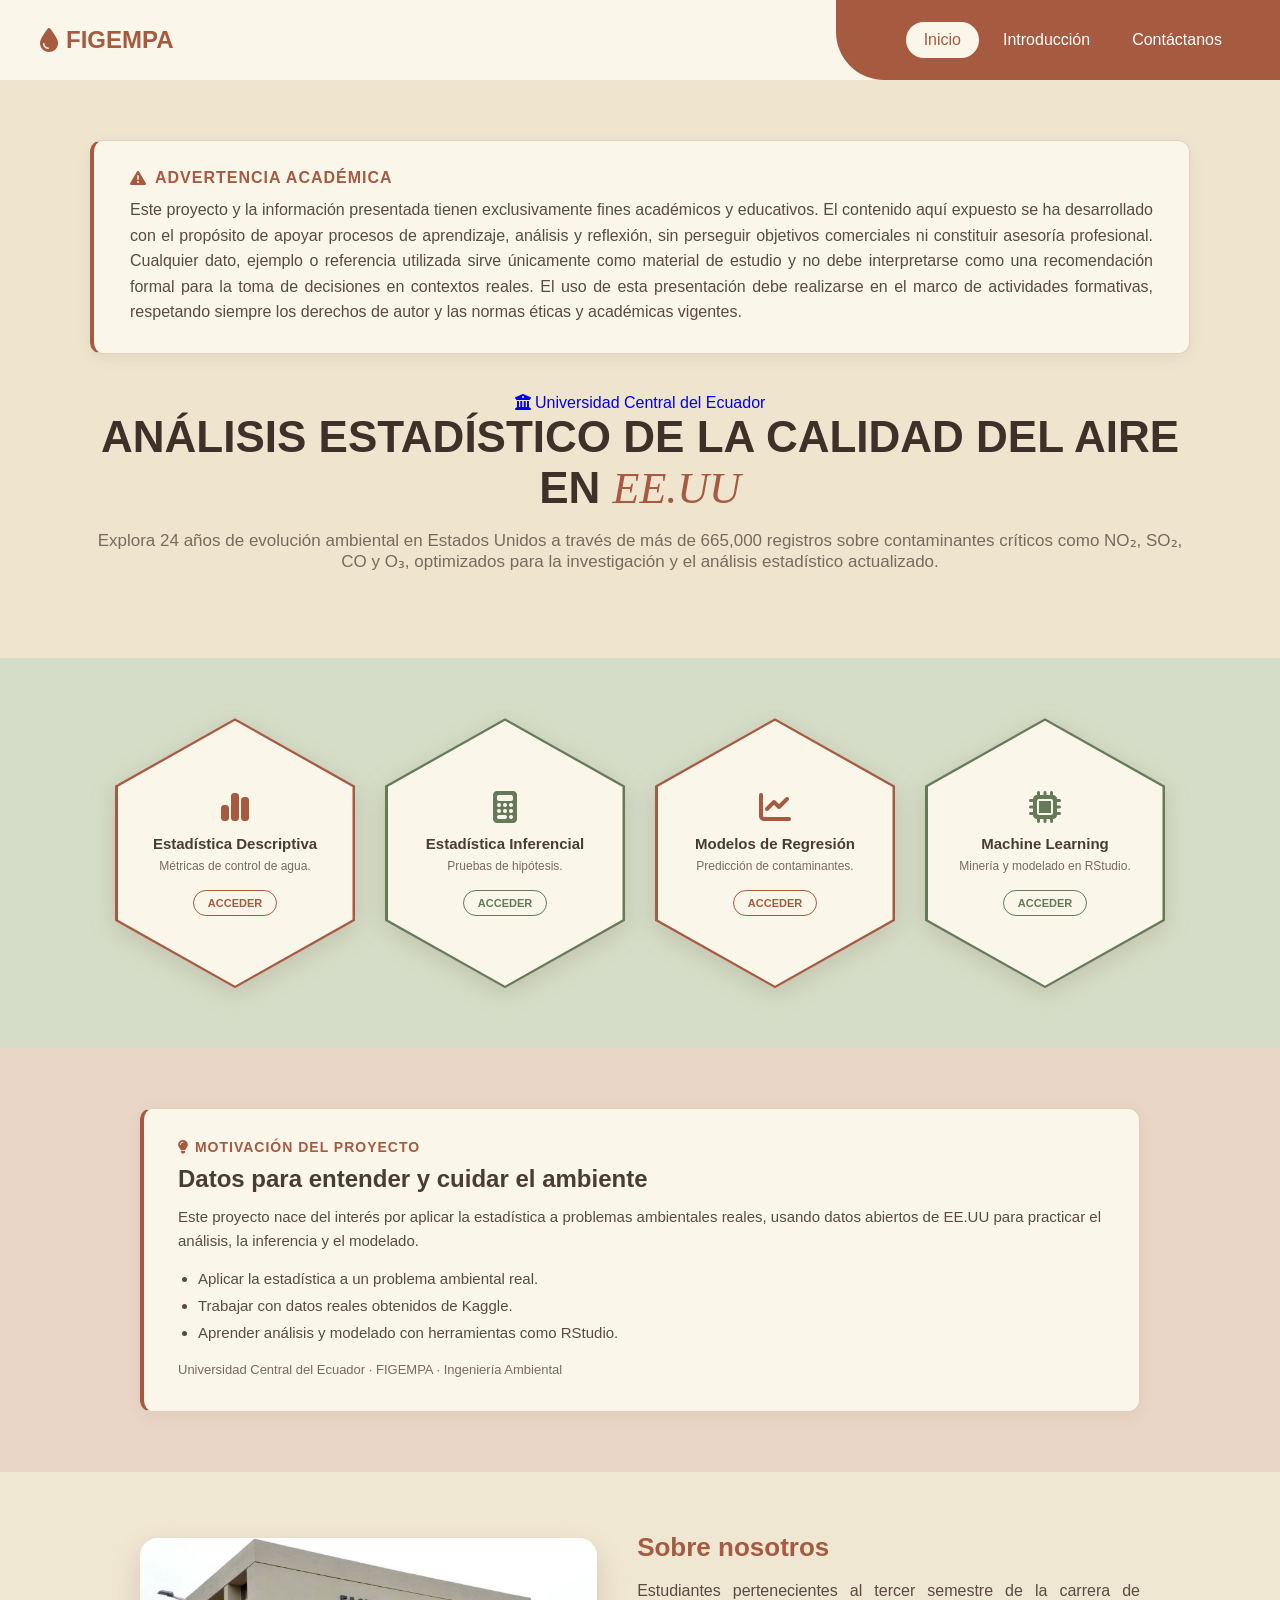
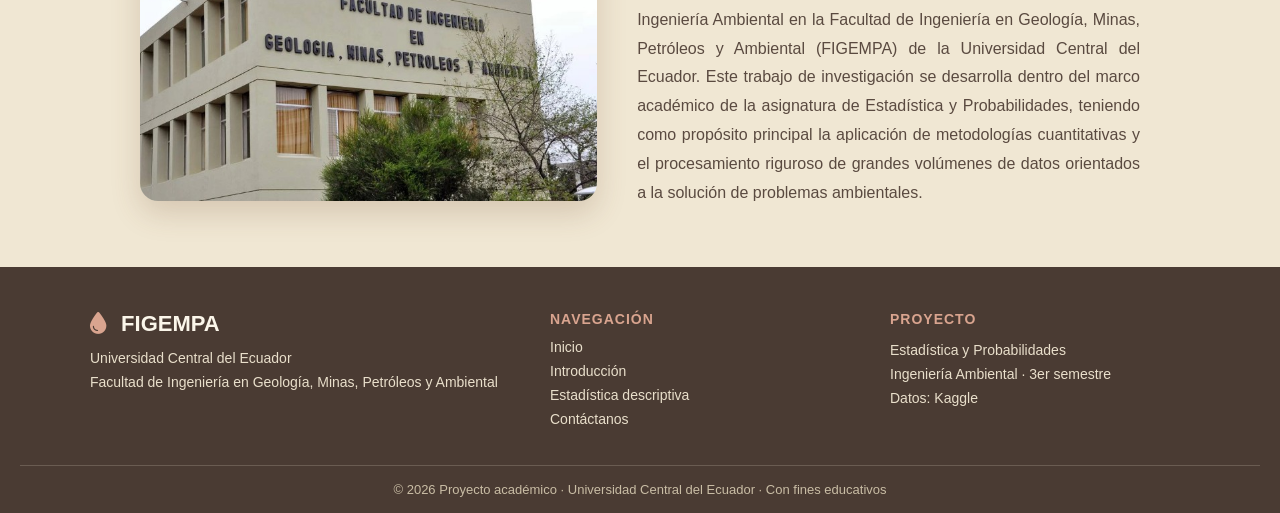
==== commit 242c1cd6: "cuarta edición" ====
--- a/index.html
+++ b/index.html
@@ -4,15 +4,15 @@
     <meta charset="UTF-8">
     <meta name="viewport" content="width=device-width, initial-scale=1.0">
     <title>FIGEMPA - Gestión Ambiental</title>
-    <link rel="stylesheet" href="style.css">
+    <link rel="stylesheet" href="style.css?v=2">
     <link rel="stylesheet" href="https://cdnjs.cloudflare.com/ajax/libs/font-awesome/6.5.1/css/all.min.css">
 </head>
 <body>
 
-    <div class="dashboard-container">
+    <div class="dashboard-container home">
 
-        <!-- Encabezado: logo a la izquierda, menú en la barra verde -->
-        <header class="main-header">
+        <!-- Encabezado: logo a la izquierda, menú en la barra superior -->
+        <header class="main-header header-flush">
             <div class="logo">
                 <i class="fa-solid fa-droplet icon-brand"></i> FIGEMPA
             </div>
@@ -23,12 +23,9 @@
             </nav>
         </header>
 
-        <!-- Portada: texto + advertencia a la izquierda, foto a la derecha -->
-        <section class="hero-split">
-            <div class="hero-text">
-                <a class="pill" href="https://www.uce.edu.ec/" target="_blank" rel="noopener"><i class="fa-solid fa-building-columns"></i> Universidad Central del Ecuador</a>
-                <h1 class="hero-title">ANALISIS ESTADISTICO DE LA CALIDAD DEL AIRE EN <em>EE.UU</em></h1>
-                <p class="subtitle">Explora 24 años de evolución ambiental en Estados Unidos a través de más de 665,000 registros sobre contaminantes críticos como NO₂ , SO₂, CO y O₃ , optimizados para la investigación y el análisis estadístico actualizado.</p>
+        <!-- Portada: advertencia arriba, título debajo -->
+        <div class="band band-hero">
+            <section class="hero-stack">
 
                 <div class="academic-notice-container">
                     <div class="warning-badge">
@@ -38,121 +35,128 @@
                         Este proyecto y la información presentada tienen exclusivamente fines académicos y educativos. El contenido aquí expuesto se ha desarrollado con el propósito de apoyar procesos de aprendizaje, análisis y reflexión, sin perseguir objetivos comerciales ni constituir asesoría profesional. Cualquier dato, ejemplo o referencia utilizada sirve únicamente como material de estudio y no debe interpretarse como una recomendación formal para la toma de decisiones en contextos reales. El uso de esta presentación debe realizarse en el marco de actividades formativas, respetando siempre los derechos de autor y las normas éticas y académicas vigentes.
                     </p>
                 </div>
-            </div>
 
-            <div class="hero-photo">
-                <img src="img/uce.jpg" alt="Facultad FIGEMPA, Universidad Central del Ecuador">
-            </div>
-        </section>
+                <div class="hero-text">
+                    <a class="pill" href="https://www.uce.edu.ec/" target="_blank" rel="noopener"><i class="fa-solid fa-building-columns"></i> Universidad Central del Ecuador</a>
+                    <h1 class="hero-title">ANÁLISIS ESTADÍSTICO DE LA CALIDAD DEL AIRE EN <em>EE.UU</em></h1>
+                    <p class="subtitle">Explora 24 años de evolución ambiental en Estados Unidos a través de más de 665,000 registros sobre contaminantes críticos como NO₂, SO₂, CO y O₃, optimizados para la investigación y el análisis estadístico actualizado.</p>
+                </div>
+
+            </section>
+        </div>
 
         <!-- Módulos hexagonales -->
-        <main class="modules-horizontal-row">
+        <div class="band band-hex">
+            <main class="modules-horizontal-row">
 
-            <a href="descriptiva.html" class="hexagon-card-link">
-                <div class="hexagon-outer outline-green">
-                    <div class="hexagon-inner">
-                        <i class="fa-solid fa-chart-simple text-green"></i>
-                        <h3>Estadística Descriptiva</h3>
-                        <p>Métricas de control de agua.</p>
-                        <span class="btn-action border-green">ACCEDER</span>
+                <a href="descriptiva.html" class="hexagon-card-link">
+                    <div class="hexagon-outer outline-green">
+                        <div class="hexagon-inner">
+                            <i class="fa-solid fa-chart-simple text-green"></i>
+                            <h3>Estadística Descriptiva</h3>
+                            <p>Métricas de control de agua.</p>
+                            <span class="btn-action border-green">ACCEDER</span>
+                        </div>
                     </div>
-                </div>
-            </a>
+                </a>
 
-            <a href="inferencial.html" class="hexagon-card-link">
-                <div class="hexagon-outer outline-cyan">
-                    <div class="hexagon-inner">
-                        <i class="fa-solid fa-calculator text-cyan"></i>
-                        <h3>Estadística Inferencial</h3>
-                        <p>Pruebas de hipótesis.</p>
-                        <span class="btn-action border-cyan">ACCEDER</span>
+                <a href="inferencial.html" class="hexagon-card-link">
+                    <div class="hexagon-outer outline-cyan">
+                        <div class="hexagon-inner">
+                            <i class="fa-solid fa-calculator text-cyan"></i>
+                            <h3>Estadística Inferencial</h3>
+                            <p>Pruebas de hipótesis.</p>
+                            <span class="btn-action border-cyan">ACCEDER</span>
+                        </div>
                     </div>
-                </div>
-            </a>
+                </a>
 
-            <a href="regresion.html" class="hexagon-card-link">
-                <div class="hexagon-outer outline-green">
-                    <div class="hexagon-inner">
-                        <i class="fa-solid fa-chart-line text-green"></i>
-                        <h3>Modelos de Regresión</h3>
-                        <p>Predicción de contaminantes.</p>
-                        <span class="btn-action border-green">ACCEDER</span>
+                <a href="regresion.html" class="hexagon-card-link">
+                    <div class="hexagon-outer outline-green">
+                        <div class="hexagon-inner">
+                            <i class="fa-solid fa-chart-line text-green"></i>
+                            <h3>Modelos de Regresión</h3>
+                            <p>Predicción de contaminantes.</p>
+                            <span class="btn-action border-green">ACCEDER</span>
+                        </div>
                     </div>
-                </div>
-            </a>
+                </a>
 
-            <a href="machine-learning.html" class="hexagon-card-link">
-                <div class="hexagon-outer outline-cyan">
-                    <div class="hexagon-inner">
-                        <i class="fa-solid fa-microchip text-cyan"></i>
-                        <h3>Machine Learning</h3>
-                        <p>Minería y modelado en RStudio.</p>
-                        <span class="btn-action border-cyan">ACCEDER</span>
+                <a href="machine-learning.html" class="hexagon-card-link">
+                    <div class="hexagon-outer outline-cyan">
+                        <div class="hexagon-inner">
+                            <i class="fa-solid fa-microchip text-cyan"></i>
+                            <h3>Machine Learning</h3>
+                            <p>Minería y modelado en RStudio.</p>
+                            <span class="btn-action border-cyan">ACCEDER</span>
+                        </div>
                     </div>
-                </div>
-            </a>
+                </a>
 
-        </main>
+            </main>
+        </div>
 
         <!-- Motivación del proyecto -->
-        <section class="motivation-section">
-            <div class="motivation-badge">
-                <i class="fa-solid fa-lightbulb"></i> MOTIVACIÓN DEL PROYECTO
-            </div>
-            <h2>Datos para entender y cuidar el ambiente</h2>
-            <p>
-                Este proyecto nace del interés por aplicar la estadística a problemas ambientales reales,
-                usando datos abiertos de EE.UU para practicar el análisis, la inferencia y el modelado.
-            </p>
-            <ul>
-                <li>Aplicar la estadística a un problema ambiental real.</li>
-                <li>Trabajar con datos reales obtenidos de Kaggle.</li>
-                <li>Aprender análisis y modelado con herramientas como RStudio.</li>
-            </ul>
-            <p class="motivation-footer">
-                Universidad Central del Ecuador · FIGEMPA · Ingeniería Ambiental
-            </p>
-        </section>
+        <div class="band band-mot">
+            <section class="motivation-section">
+                <div class="motivation-badge">
+                    <i class="fa-solid fa-lightbulb"></i> MOTIVACIÓN DEL PROYECTO
+                </div>
+                <h2>Datos para entender y cuidar el ambiente</h2>
+                <p>
+                    Este proyecto nace del interés por aplicar la estadística a problemas ambientales reales,
+                    usando datos abiertos de EE.UU para practicar el análisis, la inferencia y el modelado.
+                </p>
+                <ul>
+                    <li>Aplicar la estadística a un problema ambiental real.</li>
+                    <li>Trabajar con datos reales obtenidos de Kaggle.</li>
+                    <li>Aprender análisis y modelado con herramientas como RStudio.</li>
+                </ul>
+                <p class="motivation-footer">
+                    Universidad Central del Ecuador · FIGEMPA · Ingeniería Ambiental
+                </p>
+            </section>
+        </div>
 
         <!-- Sobre nosotros -->
-<div class="band band-about">
-    <section class="about-section">
-        <div class="about-photo">
-            <img src="img/facultad.jpg" alt="Facultad de Ingeniería en Geología, Minas, Petróleos y Ambiental, UCE">
+        <div class="band band-about">
+            <section class="about-section">
+                <div class="about-photo">
+                    <img src="img/facultad.jpg" alt="Facultad de Ingeniería en Geología, Minas, Petróleos y Ambiental, UCE">
+                </div>
+                <div class="about-text">
+                    <h2>Sobre nosotros</h2>
+                    <p>
+                        Estudiantes pertenecientes al tercer semestre de la carrera de Ingeniería Ambiental en la Facultad de Ingeniería en Geología, Minas, Petróleos y Ambiental (FIGEMPA) de la Universidad Central del Ecuador. Este trabajo de investigación se desarrolla dentro del marco académico de la asignatura de Estadística y Probabilidades, teniendo como propósito principal la aplicación de metodologías cuantitativas y el procesamiento riguroso de grandes volúmenes de datos orientados a la solución de problemas ambientales.
+                    </p>
+                </div>
+            </section>
         </div>
-        <div class="about-text">
-            <h2>Sobre nosotros</h2>
-            <p>
-                Estudiantes pertenecientes al tercer semestre de la carrera de Ingeniería Ambiental en la Facultad de Ingeniería en Geología, Minas, Petróleos y Ambiental (FIGEMPA) de la Universidad Central del Ecuador. Este trabajo de investigación se desarrolla dentro del marco académico de la asignatura de Estadística y Probabilidades, teniendo como propósito principal la aplicación de metodologías cuantitativas y el procesamiento riguroso de grandes volúmenes de datos orientados a la solución de problemas ambientales.
-            </p>
-        </div>
-    </section>
-</div>
 
     </div>
 
     <footer class="site-footer">
-    <div class="footer-grid">
-        <div class="footer-col">
-            <div class="footer-logo"><i class="fa-solid fa-droplet"></i> FIGEMPA</div>
-            <p>Universidad Central del Ecuador<br>Facultad de Ingeniería en Geología, Minas, Petróleos y Ambiental</p>
+        <div class="footer-grid">
+            <div class="footer-col">
+                <div class="footer-logo"><i class="fa-solid fa-droplet"></i> FIGEMPA</div>
+                <p>Universidad Central del Ecuador<br>Facultad de Ingeniería en Geología, Minas, Petróleos y Ambiental</p>
+            </div>
+            <div class="footer-col">
+                <h4>Navegación</h4>
+                <a href="index.html">Inicio</a>
+                <a href="introduccion.html">Introducción</a>
+                <a href="descriptiva.html">Estadística descriptiva</a>
+                <a href="contacto.html">Contáctanos</a>
+            </div>
+            <div class="footer-col">
+                <h4>Proyecto</h4>
+                <p>Estadística y Probabilidades<br>Ingeniería Ambiental · 3er semestre<br>Datos: Kaggle</p>
+            </div>
         </div>
-        <div class="footer-col">
-            <h4>Navegación</h4>
-            <a href="index.html">Inicio</a>
-            <a href="introduccion.html">Introducción</a>
-            <a href="descriptiva.html">Estadística descriptiva</a>
-            <a href="contacto.html">Contáctanos</a>
+        <div class="footer-bottom">
+            © 2026 Proyecto académico · Universidad Central del Ecuador · Con fines educativos
         </div>
-        <div class="footer-col">
-            <h4>Proyecto</h4>
-            <p>Estadística y Probabilidades<br>Ingeniería Ambiental · 3er semestre<br>Datos: Kaggle</p>
-        </div>
-    </div>
-    <div class="footer-bottom">
-        © 2026 Proyecto académico · Universidad Central del Ecuador · Con fines educativos
-    </div>
-</footer>
+    </footer>
 
     <script src="script.js"></script>
 </body>
--- a/style.css
+++ b/style.css
@@ -611,6 +611,44 @@
     color: #c9bda5;
 }
 
+/* Portada: advertencia arriba, título debajo */
+.hero-stack {
+    max-width: 1100px;
+    margin: 0 auto;
+}
+
+.hero-stack .academic-notice-container {
+    max-width: none;
+    margin: 0 0 40px 0;
+    padding: 28px 36px;
+}
+
+.hero-stack .hero-text {
+    text-align: center;
+}
+
+/* Botón Kaggle */
+.intro-block .btn-kaggle {
+    display: inline-flex;
+    align-items: center;
+    gap: 8px;
+    margin-top: 6px;
+    padding: 10px 22px;
+    background: var(--primary);
+    color: #ffffff;
+    font-size: 15px;
+    font-weight: 600;
+    text-decoration: none;
+    border-radius: 999px;
+    transition: background 0.3s, transform 0.2s;
+}
+
+.intro-block .btn-kaggle:hover {
+    background: var(--secondary);
+    transform: translateY(-2px);
+    text-decoration: none;
+}
+
 /* ===== Responsive ===== */
 @media (max-width: 900px) {
     .hero-split { grid-template-columns: 1fr; gap: 30px; }
@@ -630,4 +668,5 @@
     .band { padding: 40px 20px; }
     .motivation-section { padding: 22px 20px; }
     .objective-item { padding: 18px; }
+    .hero-stack .academic-notice-container { padding: 18px; }
 }
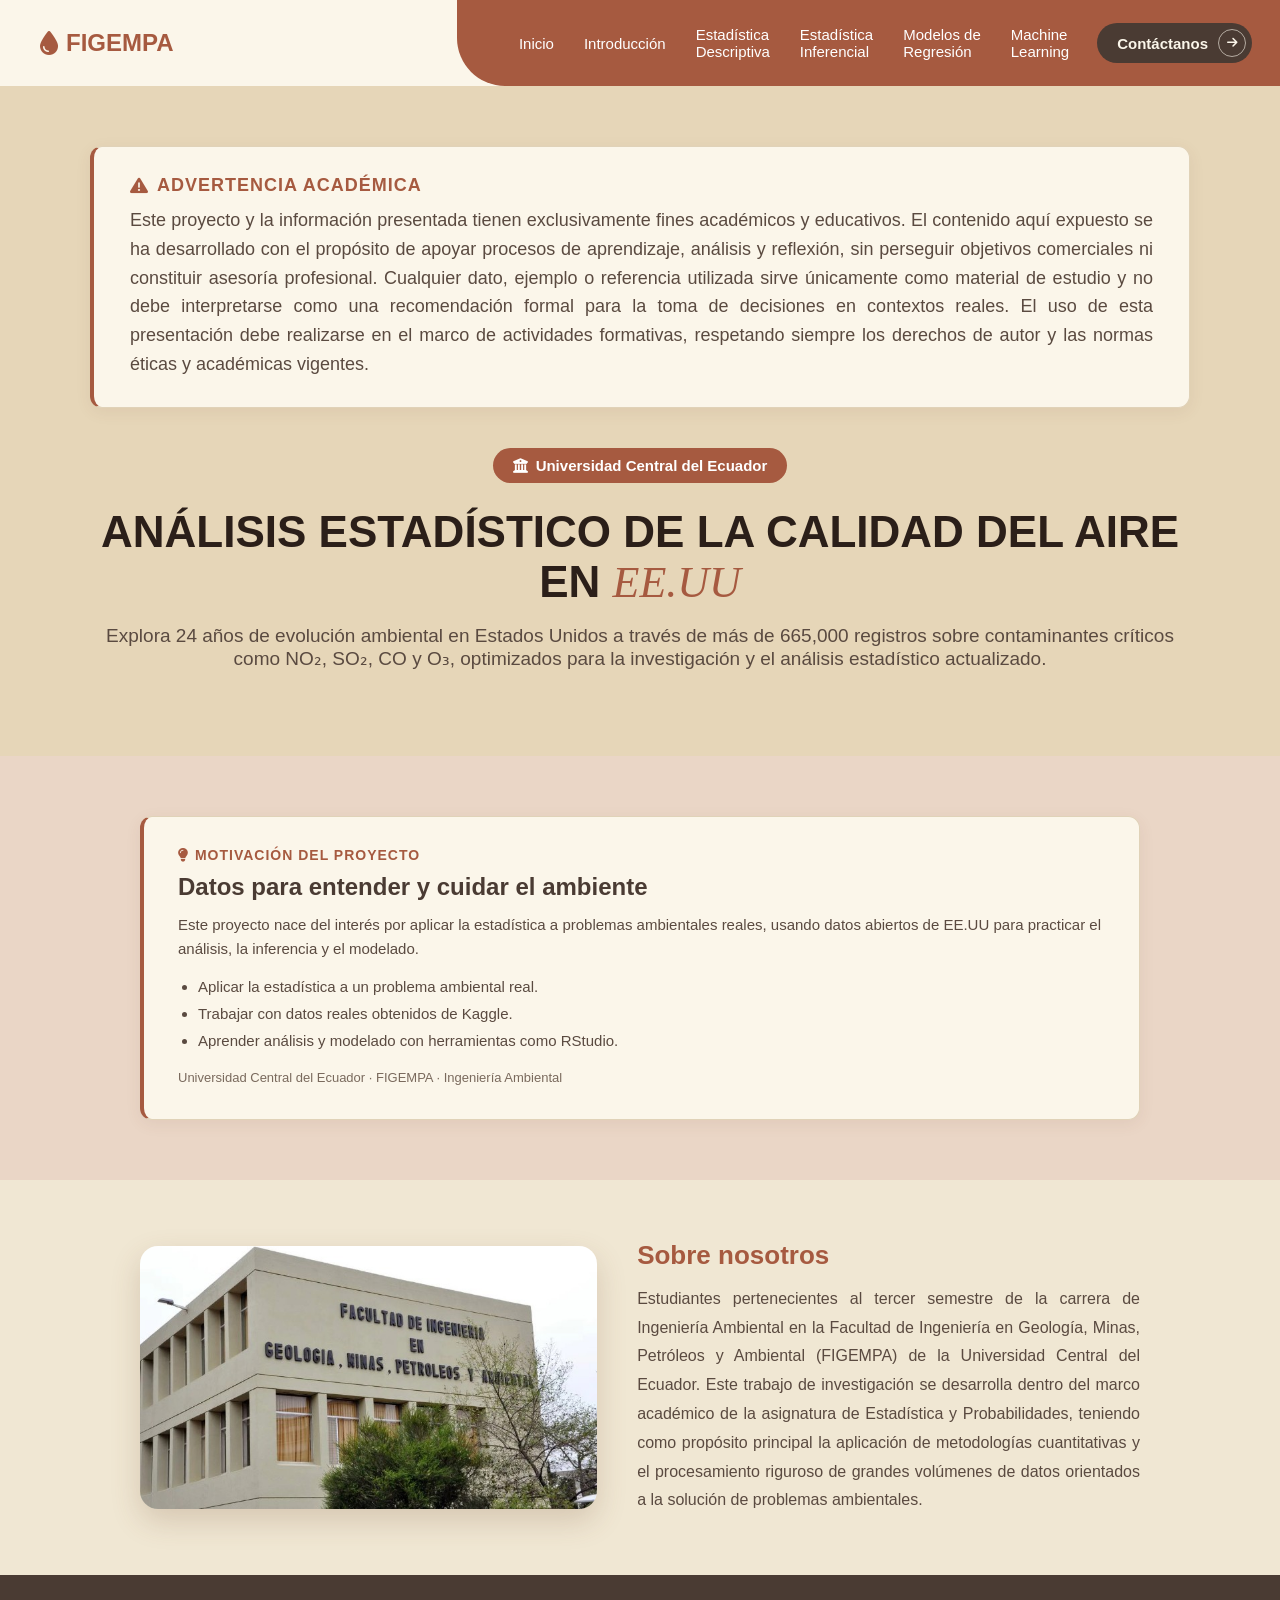
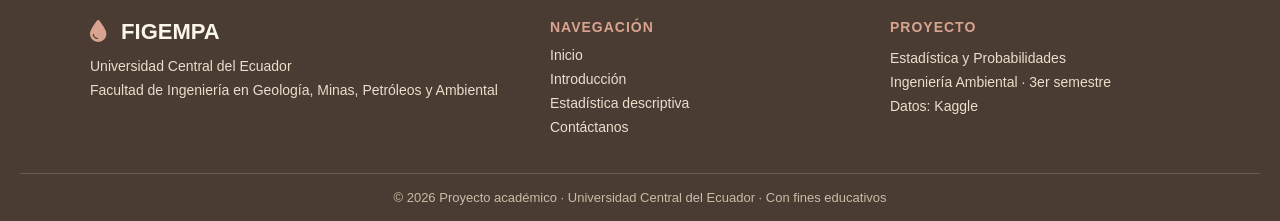
==== commit 4aabefed: "V6" ====
--- a/index.html
+++ b/index.html
@@ -17,10 +17,14 @@
                 <i class="fa-solid fa-droplet icon-brand"></i> FIGEMPA
             </div>
             <nav class="nav-menu">
-                <a href="index.html" class="active">Inicio</a>
-                <a href="introduccion.html">Introducción</a>
-                <a href="contacto.html">Contáctanos</a>
-            </nav>
+    <a href="index.html">Inicio</a>
+    <a href="introduccion.html">Introducción</a>
+    <a href="descriptiva.html">Estadística<br>Descriptiva</a>
+    <a href="inferencial.html">Estadística<br>Inferencial</a>
+    <a href="regresion.html">Modelos de<br>Regresión</a>
+    <a href="machine-learning.html">Machine<br>Learning</a>
+    <a href="contacto.html" class="nav-cta">Contáctanos <span class="nav-cta-icon"><i class="fa-solid fa-arrow-right"></i></span></a>
+</nav>
         </header>
 
         <!-- Portada: advertencia arriba, título debajo -->
@@ -43,57 +47,6 @@
                 </div>
 
             </section>
-        </div>
-
-        <!-- Módulos hexagonales -->
-        <div class="band band-hex">
-            <main class="modules-horizontal-row">
-
-                <a href="descriptiva.html" class="hexagon-card-link">
-                    <div class="hexagon-outer outline-green">
-                        <div class="hexagon-inner">
-                            <i class="fa-solid fa-chart-simple text-green"></i>
-                            <h3>Estadística Descriptiva</h3>
-                            <p>Métricas de control de agua.</p>
-                            <span class="btn-action border-green">ACCEDER</span>
-                        </div>
-                    </div>
-                </a>
-
-                <a href="inferencial.html" class="hexagon-card-link">
-                    <div class="hexagon-outer outline-cyan">
-                        <div class="hexagon-inner">
-                            <i class="fa-solid fa-calculator text-cyan"></i>
-                            <h3>Estadística Inferencial</h3>
-                            <p>Pruebas de hipótesis.</p>
-                            <span class="btn-action border-cyan">ACCEDER</span>
-                        </div>
-                    </div>
-                </a>
-
-                <a href="regresion.html" class="hexagon-card-link">
-                    <div class="hexagon-outer outline-green">
-                        <div class="hexagon-inner">
-                            <i class="fa-solid fa-chart-line text-green"></i>
-                            <h3>Modelos de Regresión</h3>
-                            <p>Predicción de contaminantes.</p>
-                            <span class="btn-action border-green">ACCEDER</span>
-                        </div>
-                    </div>
-                </a>
-
-                <a href="machine-learning.html" class="hexagon-card-link">
-                    <div class="hexagon-outer outline-cyan">
-                        <div class="hexagon-inner">
-                            <i class="fa-solid fa-microchip text-cyan"></i>
-                            <h3>Machine Learning</h3>
-                            <p>Minería y modelado en RStudio.</p>
-                            <span class="btn-action border-cyan">ACCEDER</span>
-                        </div>
-                    </div>
-                </a>
-
-            </main>
         </div>
 
         <!-- Motivación del proyecto -->
--- a/style.css
+++ b/style.css
@@ -1,3 +1,8 @@
+/* =====================================================
+   FIGEMPA - Estilos del sitio (versión ordenada)
+   Paleta: terracota, verde salvia, arena y crema
+   ===================================================== */
+
 /* ===== Base y colores ===== */
 * {
     margin: 0;
@@ -15,10 +20,10 @@
     --line: #e0d2b8;
     --bg: #f6f0e2;          /* crema de fondo */
     --card: #fbf6ea;        /* fondo de tarjetas */
-    --band-hero: #efe5cf;   /* arena */
+    --band-hero: #e6d6b8;   /* arena */
     --band-hex: #d5ddc8;    /* salvia suave */
     --band-mot: #ead6c6;    /* arcilla suave */
-    --band-about: #f0e7d3;
+    --band-about: #f0e7d3;  /* crema cálido */
 }
 
 body {
@@ -34,7 +39,7 @@
     padding: 0 20px 70px 20px;
 }
 
-/* ===== Encabezado con barra verde ===== */
+/* ===== Encabezado y menú ===== */
 .main-header {
     display: flex;
     justify-content: space-between;
@@ -61,8 +66,8 @@
 .nav-menu {
     display: flex;
     align-items: center;
-    gap: 6px;
-    padding: 22px 40px 22px 70px;
+    gap: 2px;
+    padding: 18px 28px 18px 48px;
     background: var(--bar);
     border-bottom-left-radius: 48px;
 }
@@ -70,8 +75,10 @@
 .nav-menu a {
     color: #ffffff;
     text-decoration: none;
+    font-size: 15px;
     font-weight: 500;
-    padding: 9px 18px;
+    padding: 8px 14px;
+    white-space: nowrap;
     border-radius: 999px;
     transition: background 0.3s, color 0.3s;
 }
@@ -80,12 +87,34 @@
     background: rgba(255, 255, 255, 0.15);
 }
 
-.nav-menu a.active {
-    background: var(--card);
-    color: var(--primary);
-}
-
-/* ===== Títulos de páginas internas (contacto, objetivos) ===== */
+/* Botón Contáctanos */
+.nav-menu a.nav-cta {
+    display: inline-flex;
+    align-items: center;
+    gap: 10px;
+    margin-left: 12px;
+    padding: 6px 6px 6px 20px;
+    background: #4a3b33;
+    color: #fbf6ea;
+    font-weight: 600;
+}
+
+.nav-cta-icon {
+    display: inline-flex;
+    align-items: center;
+    justify-content: center;
+    width: 28px;
+    height: 28px;
+    border: 1px solid rgba(251, 246, 234, 0.6);
+    border-radius: 50%;
+    font-size: 12px;
+}
+
+.nav-menu a.nav-cta:hover {
+    background: var(--secondary);
+}
+
+/* ===== Títulos de páginas internas ===== */
 .hero-section {
     text-align: center;
     margin-bottom: 40px;
@@ -111,60 +140,21 @@
 .band-hero { background: var(--band-hero); }
 .band-hex { background: var(--band-hex); }
 .band-mot { background: var(--band-mot); }
-
-/* ===== Portada: texto + foto ===== */
-.hero-split {
-    display: grid;
-    grid-template-columns: 1.05fr 1fr;
-    gap: 50px;
-    align-items: center;
-    max-width: 1200px;
+.band-about { background: var(--band-about); }
+
+/* ===== Portada: advertencia arriba, título debajo ===== */
+.hero-stack {
+    max-width: 1100px;
     margin: 0 auto;
 }
 
-.pill {
-    text-decoration: none;
-    transition: background 0.3s, color 0.3s;
-}
-
-.pill:hover {
-    background: var(--primary);
-    color: #ffffff;
-}
-
-.hero-title {
-    font-size: 44px;
-    line-height: 1.15;
-    font-weight: 800;
-    color: #3f3029;
-    margin-bottom: 16px;
-}
-
-.hero-title em {
-    font-family: Georgia, 'Times New Roman', serif;
-    font-weight: 400;
-    color: var(--primary);
-}
-
-.hero-text .subtitle {
-    font-size: 17px;
-    margin-bottom: 26px;
-}
-
-.hero-photo img {
-    display: block;
-    width: 100%;
-    height: 560px;
-    object-fit: cover;
-    border-radius: 28px;
-    box-shadow: 0 12px 30px rgba(110, 70, 45, 0.2);
-}
-
-/* ===== Advertencia académica ===== */
+.hero-stack .hero-text {
+    text-align: center;
+}
+
 .academic-notice-container {
-    max-width: 900px;
-    margin: 0 auto 50px auto;
-    padding: 24px 30px;
+    margin: 0 0 40px 0;
+    padding: 28px 36px;
     background: var(--card);
     border: 1px solid var(--line);
     border-left: 4px solid var(--primary);
@@ -172,16 +162,11 @@
     box-shadow: 0 4px 16px rgba(110, 70, 45, 0.08);
 }
 
-.hero-text .academic-notice-container {
-    margin: 0;
-    padding: 20px 24px;
-}
-
 .warning-badge {
     display: inline-flex;
     align-items: center;
     gap: 8px;
-    font-size: 16px;
+    font-size: 18px;
     font-weight: 700;
     color: var(--primary);
     letter-spacing: 1px;
@@ -189,10 +174,49 @@
 }
 
 .warning-text {
-    font-size: 16px;
+    font-size: 18px;
     color: #5a4a40;
     line-height: 1.6;
     text-align: justify;
+}
+
+.pill {
+    display: inline-flex;
+    align-items: center;
+    gap: 8px;
+    padding: 9px 20px;
+    margin-bottom: 24px;
+    background: var(--primary);
+    border-radius: 999px;
+    font-size: 15px;
+    font-weight: 600;
+    color: #ffffff;
+    text-decoration: none;
+    transition: background 0.3s;
+}
+
+.pill:hover {
+    background: var(--secondary);
+}
+
+.hero-title {
+    font-size: 44px;
+    line-height: 1.15;
+    font-weight: 800;
+    color: #2b1f19;
+    margin-bottom: 16px;
+}
+
+.hero-title em {
+    font-family: Georgia, 'Times New Roman', serif;
+    font-weight: 400;
+    color: var(--primary);
+}
+
+.hero-text .subtitle {
+    font-size: 19px;
+    color: #5a4a40;
+    margin-bottom: 26px;
 }
 
 /* ===== Hexágonos ===== */
@@ -327,109 +351,37 @@
     margin-bottom: 0;
 }
 
-/* ===== Página de contacto ===== */
-.team-grid {
-    display: flex;
-    justify-content: center;
-    flex-wrap: wrap;
-    gap: 24px;
-    max-width: 1100px;
+/* ===== Sobre nosotros ===== */
+.about-section {
+    display: grid;
+    grid-template-columns: 1fr 1.1fr;
+    gap: 40px;
+    align-items: center;
+    max-width: 1000px;
     margin: 0 auto;
 }
 
-.team-card {
-    width: 200px;
-    padding: 24px 16px;
-    text-align: center;
-    background: var(--card);
-    border: 1px solid var(--line);
-    border-top: 3px solid var(--primary);
-    border-radius: 12px;
-    box-shadow: 0 4px 16px rgba(110, 70, 45, 0.08);
-}
-
-.team-avatar {
-    width: 80px;
-    height: 80px;
-    margin: 0 auto 14px auto;
-    border-radius: 50%;
-    background: var(--bg);
-    border: 2px solid var(--primary);
-    display: flex;
-    align-items: center;
-    justify-content: center;
-    font-size: 32px;
-    color: var(--primary);
-    overflow: hidden;
-}
-
-.team-avatar img {
+.about-photo img {
+    display: block;
     width: 100%;
-    height: 100%;
-    object-fit: cover;
-}
-
-.team-card h3 {
+    border-radius: 18px;
+    box-shadow: 0 12px 30px rgba(110, 70, 45, 0.2);
+}
+
+.about-text h2 {
+    font-size: 26px;
+    color: var(--primary);
+    margin-bottom: 14px;
+}
+
+.about-text p {
     font-size: 16px;
-    margin-bottom: 4px;
-}
-
-.team-role {
-    font-size: 13px;
-    color: var(--muted);
-    margin-bottom: 10px;
-}
-
-.team-mail {
-    font-size: 12px;
-    color: var(--secondary);
-    word-break: break-all;
-}
-
-/* ===== Página de objetivos ===== */
-.objectives-title {
-    max-width: 900px;
-    margin: 0 auto 20px auto;
-    font-size: 16px;
-    font-weight: 700;
-    color: var(--primary);
-    letter-spacing: 1px;
-}
-
-.objective-item {
-    display: flex;
-    align-items: flex-start;
-    gap: 18px;
-    max-width: 900px;
-    margin: 0 auto 20px auto;
-    padding: 22px 26px;
-    background: var(--card);
-    border: 1px solid var(--line);
-    border-left: 4px solid var(--primary);
-    border-radius: 12px;
-    box-shadow: 0 4px 16px rgba(110, 70, 45, 0.08);
-}
-
-.objective-number {
-    flex: 0 0 38px;
-    height: 38px;
-    display: flex;
-    align-items: center;
-    justify-content: center;
-    border: 2px solid var(--primary);
-    border-radius: 50%;
-    color: var(--primary);
-    font-weight: 700;
-}
-
-.objective-item p {
-    font-size: 15px;
+    line-height: 1.8;
     color: #5a4a40;
-    line-height: 1.7;
     text-align: justify;
 }
 
-/* Página de introducción */
+/* ===== Páginas internas: introducción y descriptiva ===== */
 .intro-wrap {
     max-width: 900px;
     margin: 0 auto;
@@ -451,6 +403,10 @@
     margin-bottom: 10px;
 }
 
+.intro-block h2 i {
+    margin-right: 8px;
+}
+
 .intro-block p {
     font-size: 15px;
     color: #5a4a40;
@@ -461,6 +417,28 @@
 
 .intro-block p:last-child {
     margin-bottom: 0;
+}
+
+/* Botón Kaggle */
+.intro-block .btn-kaggle {
+    display: inline-flex;
+    align-items: center;
+    gap: 8px;
+    margin-top: 6px;
+    padding: 10px 22px;
+    background: var(--primary);
+    color: #ffffff;
+    font-size: 15px;
+    font-weight: 600;
+    text-decoration: none;
+    border-radius: 999px;
+    transition: background 0.3s, transform 0.2s;
+}
+
+.intro-block .btn-kaggle:hover {
+    background: var(--secondary);
+    transform: translateY(-2px);
+    text-decoration: none;
 }
 
 /* Mapa geográfico */
@@ -513,43 +491,154 @@
     overflow-x: auto;
 }
 
-.intro-block h2 i {
-    margin-right: 8px;
-}
-
-/* Sobre nosotros */
-.band-about { background: var(--band-about); }
-
-.about-section {
+/* ===== Objetivos (dos columnas) ===== */
+.objectives-section {
+    max-width: 1100px;
+    margin: 10px auto 0 auto;
+    padding: 36px 40px 40px 40px;
+    background: var(--card);
+    border: 1px solid var(--line);
+    border-radius: 12px;
+    box-shadow: 0 4px 16px rgba(110, 70, 45, 0.08);
+}
+
+.objectives-heading {
+    text-align: center;
+    font-size: 38px;
+    font-weight: 800;
+    letter-spacing: 1px;
+    color: var(--primary);
+}
+
+.objectives-heading::after {
+    content: "";
+    display: block;
+    width: 90px;
+    height: 4px;
+    margin: 12px auto 30px auto;
+    background: var(--primary);
+    border-radius: 2px;
+}
+
+.objectives-grid {
     display: grid;
-    grid-template-columns: 1fr 1.1fr;
+    grid-template-columns: 1fr 1fr;
     gap: 40px;
-    align-items: center;
-    max-width: 1000px;
+    align-items: start;
+}
+
+.objectives-grid h3 {
+    font-size: 22px;
+    color: var(--primary);
+    margin-bottom: 12px;
+}
+
+.objectives-grid p {
+    font-size: 16px;
+    line-height: 1.7;
+    color: #5a4a40;
+}
+
+.objective-figure {
+    margin: 22px 0 0 0;
+}
+
+.objective-figure img {
+    display: block;
+    width: 100%;
+    height: auto;
+    border-radius: 10px;
+    border: 1px solid var(--line);
+}
+
+.objective-list {
+    list-style: none;
+    margin: 0;
+    padding: 0;
+}
+
+.objective-list li {
+    position: relative;
+    padding-left: 26px;
+    margin-bottom: 18px;
+    font-size: 16px;
+    line-height: 1.7;
+    color: #5a4a40;
+}
+
+.objective-list li::before {
+    content: "›";
+    position: absolute;
+    left: 4px;
+    top: -2px;
+    font-size: 24px;
+    color: var(--primary);
+}
+
+.objective-list strong {
+    color: var(--ink);
+}
+
+/* ===== Página de contacto ===== */
+.team-grid {
+    display: flex;
+    justify-content: center;
+    flex-wrap: wrap;
+    gap: 24px;
+    max-width: 1100px;
     margin: 0 auto;
 }
 
-.about-photo img {
-    display: block;
+.team-card {
+    width: 200px;
+    padding: 24px 16px;
+    text-align: center;
+    background: var(--card);
+    border: 1px solid var(--line);
+    border-top: 3px solid var(--primary);
+    border-radius: 12px;
+    box-shadow: 0 4px 16px rgba(110, 70, 45, 0.08);
+}
+
+.team-avatar {
+    width: 80px;
+    height: 80px;
+    margin: 0 auto 14px auto;
+    border-radius: 50%;
+    background: var(--bg);
+    border: 2px solid var(--primary);
+    display: flex;
+    align-items: center;
+    justify-content: center;
+    font-size: 32px;
+    color: var(--primary);
+    overflow: hidden;
+}
+
+.team-avatar img {
     width: 100%;
-    border-radius: 18px;
-    box-shadow: 0 12px 30px rgba(110, 70, 45, 0.2);
-}
-
-.about-text h2 {
-    font-size: 26px;
-    color: var(--primary);
-    margin-bottom: 14px;
-}
-
-.about-text p {
+    height: 100%;
+    object-fit: cover;
+}
+
+.team-card h3 {
     font-size: 16px;
-    line-height: 1.8;
-    color: #5a4a40;
-    text-align: justify;
-}
-
-/* Pie de página */
+    margin-bottom: 4px;
+}
+
+.team-role {
+    font-size: 13px;
+    color: var(--muted);
+    margin-bottom: 10px;
+}
+
+.team-mail {
+    font-size: 12px;
+    color: var(--secondary);
+    word-break: break-all;
+}
+
+/* ===== Pie de página ===== */
 .site-footer {
     background: #4a3b33;
     color: #e9dfcb;
@@ -610,52 +699,256 @@
     font-size: 13px;
     color: #c9bda5;
 }
-
-/* Portada: advertencia arriba, título debajo */
-.hero-stack {
-    max-width: 1100px;
+/* ===== Descriptiva: tres cuadros en fila ===== */
+.stats-grid {
+    display: grid;
+    grid-template-columns: repeat(3, 1fr);
+    gap: 20px;
+    max-width: 1200px;
     margin: 0 auto;
-}
-
-.hero-stack .academic-notice-container {
-    max-width: none;
-    margin: 0 0 40px 0;
-    padding: 28px 36px;
-}
-
-.hero-stack .hero-text {
-    text-align: center;
-}
-
-/* Botón Kaggle */
-.intro-block .btn-kaggle {
+    align-items: stretch;
+}
+
+.stats-grid .intro-block {
+    margin-bottom: 0;
+    padding: 24px 22px;
+}
+
+.stats-grid .intro-block p {
+    text-align: left;
+}
+
+.stats-grid .formula {
+    font-size: 15px;
+}
+
+/* ===== Descriptiva: variables ===== */
+.variables-section {
+    max-width: 1200px;
+    margin: 70px auto 0 auto;
+}
+
+.section-heading {
+    text-align: center;
+    font-size: 34px;
+    font-weight: 800;
+    letter-spacing: 1px;
+    color: var(--ink);
+}
+
+.section-heading::after {
+    content: "";
+    display: block;
+    width: 90px;
+    height: 4px;
+    margin: 12px auto 34px auto;
+    background: var(--primary);
+    border-radius: 2px;
+}
+
+.var-subtitle {
+    margin: 0 0 18px 0;
+    font-size: 20px;
+    letter-spacing: 1px;
+    text-transform: uppercase;
+    color: var(--primary);
+}
+
+.var-grid + .var-subtitle {
+    margin-top: 50px;
+}
+
+.var-grid {
+    display: grid;
+    grid-template-columns: repeat(4, 1fr);
+    gap: 22px;
+}
+
+.var-card {
+    display: flex;
+    flex-direction: column;
+    background: var(--card);
+    border: 1px solid var(--line);
+    border-radius: 16px;
+    overflow: hidden;
+    box-shadow: 0 4px 16px rgba(110, 70, 45, 0.08);
+    transition: transform 0.3s, box-shadow 0.3s;
+}
+
+.var-card:hover {
+    transform: translateY(-6px);
+    box-shadow: 0 12px 24px rgba(110, 70, 45, 0.18);
+}
+
+.var-photo {
+    position: relative;
+    aspect-ratio: 4 / 3;
+    background: linear-gradient(135deg, var(--band-hex), var(--band-hero));
+}
+
+.var-photo-label {
+    position: absolute;
+    inset: 0;
+    display: flex;
+    align-items: center;
+    justify-content: center;
+    padding: 12px;
+    text-align: center;
+    font-size: 13px;
+    color: var(--muted);
+}
+
+.var-photo img {
+    position: relative;
+    display: block;
+    width: 100%;
+    height: 100%;
+    object-fit: cover;
+}
+
+.var-badge {
+    position: absolute;
+    top: 12px;
+    right: 12px;
+    z-index: 2;
+    padding: 5px 12px;
+    background: rgba(74, 59, 51, 0.85);
+    color: #fbf6ea;
+    font-size: 13px;
+    font-weight: 700;
+    letter-spacing: 0.5px;
+    border-radius: 10px;
+}
+
+.var-body {
+    padding: 18px 18px 16px 18px;
+}
+
+.var-title {
+    min-height: 2.6em;
+    margin-bottom: 8px;
+    font-size: 16px;
+    font-weight: 700;
+    letter-spacing: 0.5px;
+    color: var(--ink);
+}
+
+.var-gas {
+    margin-bottom: 14px;
+    font-size: 14px;
+    color: var(--muted);
+}
+
+.var-gas i {
+    margin-right: 6px;
+    color: var(--primary);
+}
+
+.var-facts {
+    display: flex;
+    padding-top: 12px;
+    border-top: 1px solid var(--line);
+    font-size: 13px;
+    color: var(--muted);
+}
+
+.var-facts span {
+    flex: 1;
+    text-align: center;
+}
+
+.var-facts span + span {
+    border-left: 1px solid var(--line);
+}
+
+.var-facts i {
+    display: block;
+    margin-bottom: 4px;
+    font-size: 16px;
+    color: var(--secondary);
+}
+
+/* ===== Descriptiva: tabla de variables ===== */
+.table-section {
+    max-width: 1200px;
+    margin: 70px auto 0 auto;
+}
+
+.table-figure {
+    margin: 0;
+    padding: 14px;
+    background: var(--card);
+    border: 1px solid var(--line);
+    border-radius: 14px;
+    box-shadow: 0 4px 16px rgba(110, 70, 45, 0.08);
+}
+
+.table-figure .preview-link {
+    display: block;
+}
+
+.table-figure img {
+    display: block;
+    width: 100%;
+    height: auto;
+    border-radius: 8px;
+}
+
+.table-figure figcaption {
+    margin-top: 10px;
+    font-size: 13px;
+    color: var(--muted);
+    text-align: center;
+}
+
+.table-actions {
+    margin-top: 16px;
+    padding-bottom: 6px;
+    text-align: center;
+}
+
+.btn-doc {
     display: inline-flex;
     align-items: center;
-    gap: 8px;
-    margin-top: 6px;
-    padding: 10px 22px;
+    gap: 10px;
+    padding: 12px 26px;
     background: var(--primary);
     color: #ffffff;
-    font-size: 15px;
+    font-size: 16px;
     font-weight: 600;
     text-decoration: none;
     border-radius: 999px;
     transition: background 0.3s, transform 0.2s;
 }
 
-.intro-block .btn-kaggle:hover {
+.btn-doc:hover {
     background: var(--secondary);
     transform: translateY(-2px);
-    text-decoration: none;
-}
-
-/* ===== Responsive ===== */
+}
+
+@media (max-width: 1100px) {
+    .main-header { flex-direction: column; }
+    .logo { justify-content: center; padding: 14px 20px; }
+    .nav-menu { flex-wrap: wrap; justify-content: center; padding: 14px 16px; border-radius: 0; }
+}
+
+/* ===== Responsive (siempre al final) ===== */
 @media (max-width: 900px) {
-    .hero-split { grid-template-columns: 1fr; gap: 30px; }
-    .hero-photo img { height: 300px; }
     .hero-title { font-size: 34px; }
     .about-section { grid-template-columns: 1fr; }
-.footer-grid { grid-template-columns: 1fr; gap: 24px; }
+    .footer-grid { grid-template-columns: 1fr; gap: 24px; }
+    .objectives-grid { grid-template-columns: 1fr; gap: 24px; }
+    .objectives-section { padding: 28px 22px; }
+    .objectives-heading { font-size: 30px; }
+    .objectives-grid { grid-template-columns: 1fr; gap: 24px; }
+.objectives-section { padding: 28px 22px; }
+.objectives-heading { font-size: 30px; }
+.stats-grid { grid-template-columns: 1fr; }
+/* dentro de @media (max-width: 900px) */
+.var-grid { grid-template-columns: repeat(2, 1fr); }
+
+/* dentro de @media (max-width: 600px) */
+.var-grid { grid-template-columns: 1fr; }
 }
 
 @media (max-width: 600px) {
@@ -663,10 +956,12 @@
     .logo { justify-content: center; padding: 14px 20px; }
     .nav-menu { flex-wrap: wrap; justify-content: center; padding: 14px 16px; border-radius: 0; }
     .hero-title { font-size: 28px; }
+    .hero-text .subtitle { font-size: 16px; }
     .flat-title { font-size: 26px; }
     .academic-notice-container { padding: 18px; }
+    .warning-badge { font-size: 16px; }
+    .warning-text { font-size: 16px; }
     .band { padding: 40px 20px; }
     .motivation-section { padding: 22px 20px; }
-    .objective-item { padding: 18px; }
-    .hero-stack .academic-notice-container { padding: 18px; }
+    .objectives-heading { font-size: 26px; }
 }
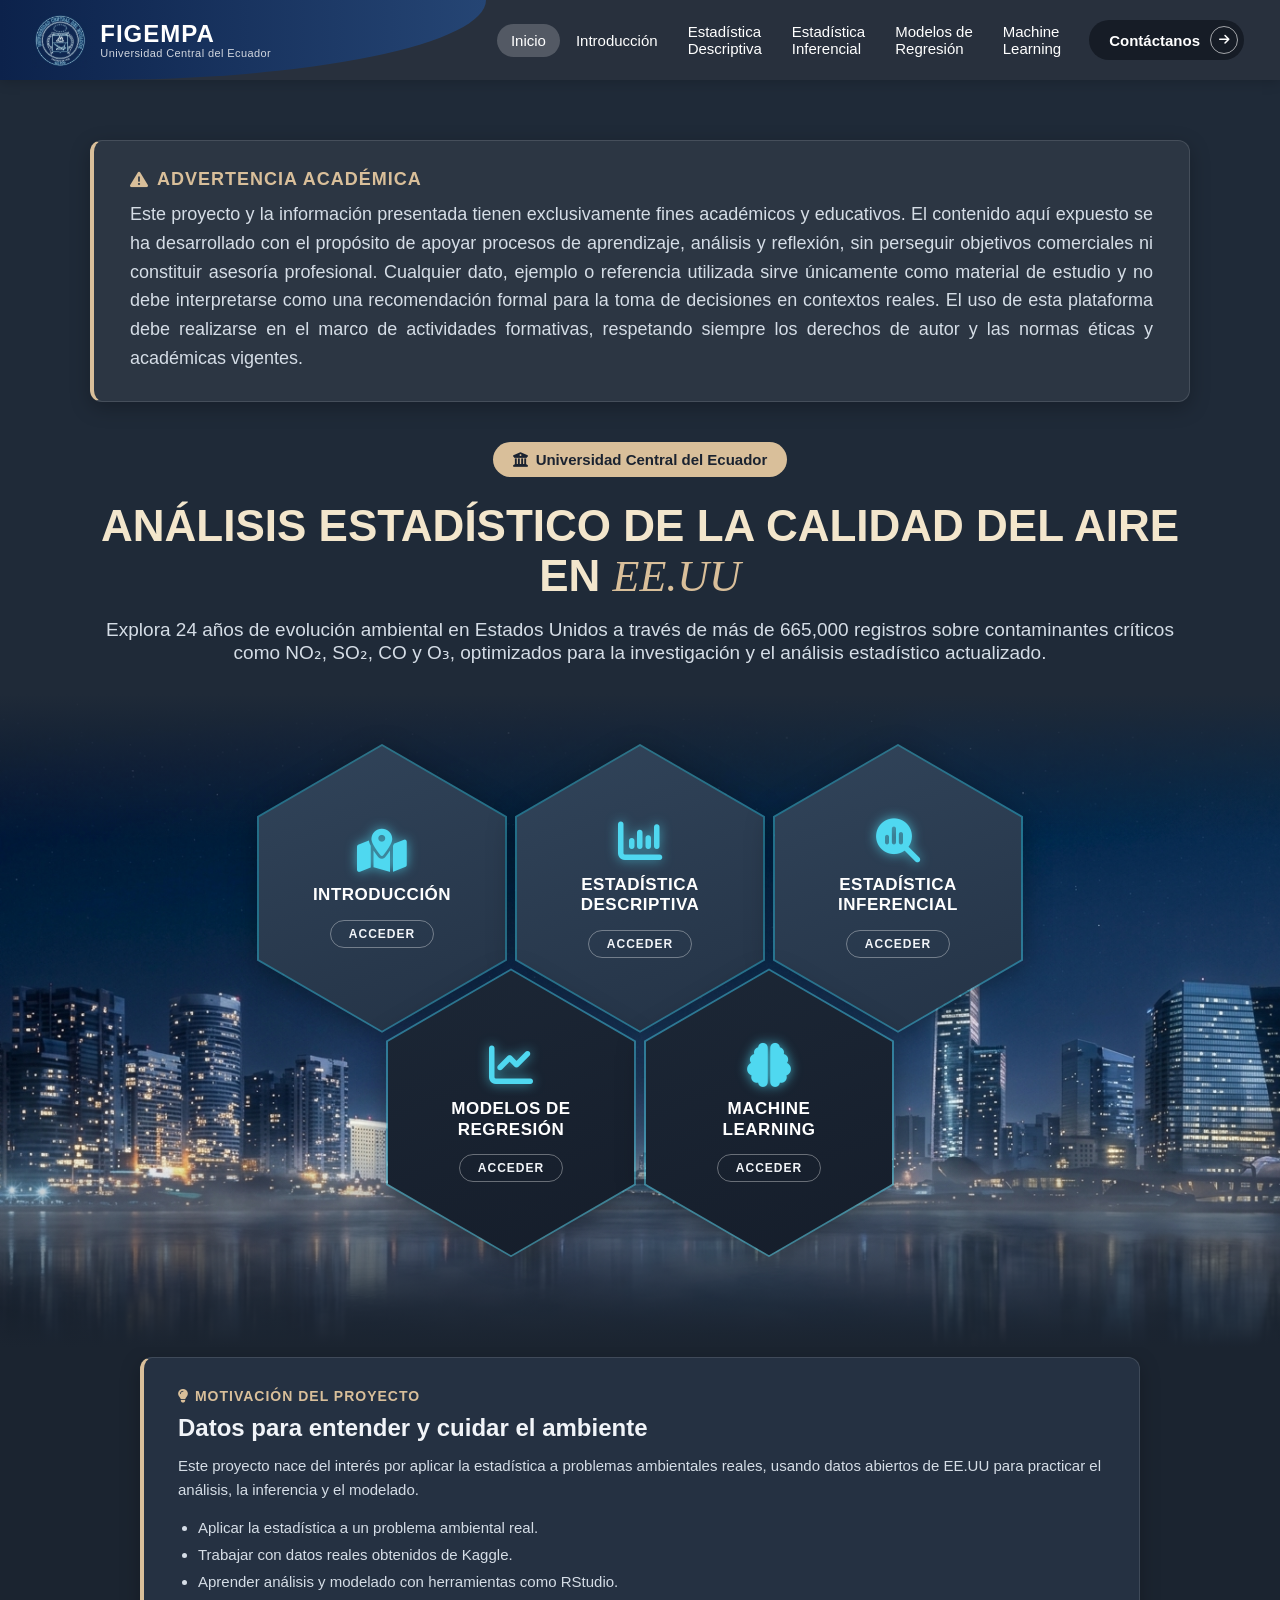
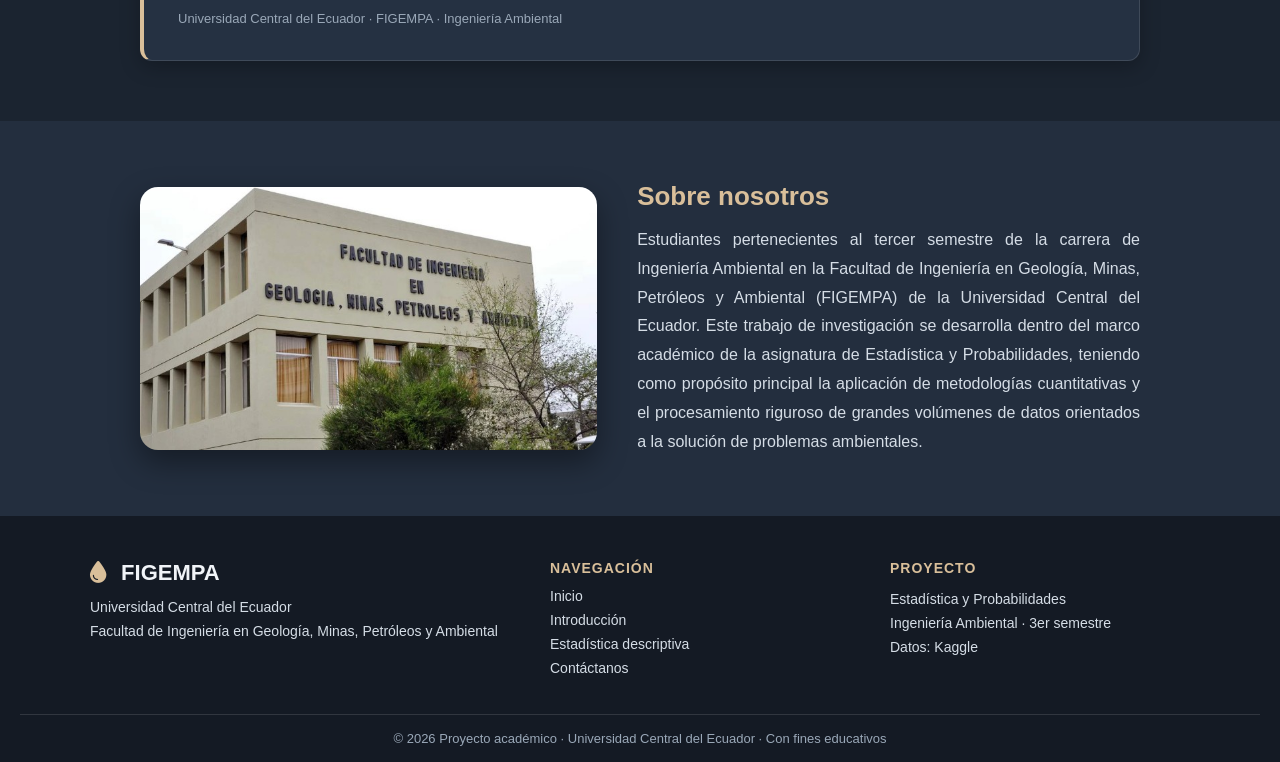
==== commit 6257c7a5: "V7" ====
--- a/index.html
+++ b/index.html
@@ -4,27 +4,31 @@
     <meta charset="UTF-8">
     <meta name="viewport" content="width=device-width, initial-scale=1.0">
     <title>FIGEMPA - Gestión Ambiental</title>
-    <link rel="stylesheet" href="style.css?v=2">
+    <link rel="stylesheet" href="style.css?v=4">
     <link rel="stylesheet" href="https://cdnjs.cloudflare.com/ajax/libs/font-awesome/6.5.1/css/all.min.css">
 </head>
 <body>
 
     <div class="dashboard-container home">
 
-        <!-- Encabezado: logo a la izquierda, menú en la barra superior -->
+        <!-- Encabezado: logo con escudo a la izquierda, menú a la derecha -->
         <header class="main-header header-flush">
-            <div class="logo">
-                <i class="fa-solid fa-droplet icon-brand"></i> FIGEMPA
-            </div>
+            <a class="logo" href="index.html">
+                <img class="logo-shield" src="img/escudo-uce.png" alt="Escudo de la Universidad Central del Ecuador">
+                <span class="logo-text">
+                    <span class="logo-title">FIGEMPA</span>
+                    <span class="logo-sub">Universidad Central del Ecuador</span>
+                </span>
+            </a>
             <nav class="nav-menu">
-    <a href="index.html">Inicio</a>
-    <a href="introduccion.html">Introducción</a>
-    <a href="descriptiva.html">Estadística<br>Descriptiva</a>
-    <a href="inferencial.html">Estadística<br>Inferencial</a>
-    <a href="regresion.html">Modelos de<br>Regresión</a>
-    <a href="machine-learning.html">Machine<br>Learning</a>
-    <a href="contacto.html" class="nav-cta">Contáctanos <span class="nav-cta-icon"><i class="fa-solid fa-arrow-right"></i></span></a>
-</nav>
+                <a href="index.html" class="active">Inicio</a>
+                <a href="introduccion.html">Introducción</a>
+                <a href="descriptiva.html">Estadística<br>Descriptiva</a>
+                <a href="inferencial.html">Estadística<br>Inferencial</a>
+                <a href="regresion.html">Modelos de<br>Regresión</a>
+                <a href="machine-learning.html">Machine<br>Learning</a>
+                <a href="contacto.html" class="nav-cta">Contáctanos <span class="nav-cta-icon"><i class="fa-solid fa-arrow-right"></i></span></a>
+            </nav>
         </header>
 
         <!-- Portada: advertencia arriba, título debajo -->
@@ -36,7 +40,7 @@
                         <i class="fa-solid fa-triangle-exclamation"></i> ADVERTENCIA ACADÉMICA
                     </div>
                     <p class="warning-text">
-                        Este proyecto y la información presentada tienen exclusivamente fines académicos y educativos. El contenido aquí expuesto se ha desarrollado con el propósito de apoyar procesos de aprendizaje, análisis y reflexión, sin perseguir objetivos comerciales ni constituir asesoría profesional. Cualquier dato, ejemplo o referencia utilizada sirve únicamente como material de estudio y no debe interpretarse como una recomendación formal para la toma de decisiones en contextos reales. El uso de esta presentación debe realizarse en el marco de actividades formativas, respetando siempre los derechos de autor y las normas éticas y académicas vigentes.
+                        Este proyecto y la información presentada tienen exclusivamente fines académicos y educativos. El contenido aquí expuesto se ha desarrollado con el propósito de apoyar procesos de aprendizaje, análisis y reflexión, sin perseguir objetivos comerciales ni constituir asesoría profesional. Cualquier dato, ejemplo o referencia utilizada sirve únicamente como material de estudio y no debe interpretarse como una recomendación formal para la toma de decisiones en contextos reales. El uso de esta plataforma debe realizarse en el marco de actividades formativas, respetando siempre los derechos de autor y las normas éticas y académicas vigentes.
                     </p>
                 </div>
 
@@ -47,6 +51,62 @@
                 </div>
 
             </section>
+        </div>
+
+        <!-- Zona con foto de fondo: solo los hexágonos -->
+        <div class="photo-zone">
+
+            <!-- Hexágonos -->
+            <div class="band band-hex">
+                <div class="hex-grid">
+
+                    <div class="hex-row">
+                        <a href="introduccion.html" class="hex-link">
+                            <div class="hex-outer"><div class="hex-inner">
+                                <i class="fa-solid fa-map-location-dot"></i>
+                                <h3>INTRODUCCIÓN</h3>
+                                <span class="hex-btn">ACCEDER</span>
+                            </div></div>
+                        </a>
+
+                        <a href="descriptiva.html" class="hex-link">
+                            <div class="hex-outer"><div class="hex-inner">
+                                <i class="fa-solid fa-chart-column"></i>
+                                <h3>ESTADÍSTICA<br>DESCRIPTIVA</h3>
+                                <span class="hex-btn">ACCEDER</span>
+                            </div></div>
+                        </a>
+
+                        <a href="inferencial.html" class="hex-link">
+                            <div class="hex-outer"><div class="hex-inner">
+                                <i class="fa-solid fa-magnifying-glass-chart"></i>
+                                <h3>ESTADÍSTICA<br>INFERENCIAL</h3>
+                                <span class="hex-btn">ACCEDER</span>
+                            </div></div>
+                        </a>
+                    </div>
+
+                    <div class="hex-row">
+                        <a href="regresion.html" class="hex-link">
+                            <div class="hex-outer"><div class="hex-inner">
+                                <i class="fa-solid fa-chart-line"></i>
+                                <h3>MODELOS DE<br>REGRESIÓN</h3>
+                                <span class="hex-btn">ACCEDER</span>
+                            </div></div>
+                        </a>
+
+                        <a href="machine-learning.html" class="hex-link">
+                            <div class="hex-outer"><div class="hex-inner">
+                                <i class="fa-solid fa-brain"></i>
+                                <h3>MACHINE<br>LEARNING</h3>
+                                <span class="hex-btn">ACCEDER</span>
+                            </div></div>
+                        </a>
+                    </div>
+
+                </div>
+            </div>
+
         </div>
 
         <!-- Motivación del proyecto -->
@@ -70,6 +130,7 @@
                 </p>
             </section>
         </div>
+
 
         <!-- Sobre nosotros -->
         <div class="band band-about">
--- a/style.css
+++ b/style.css
@@ -1,6 +1,6 @@
 /* =====================================================
-   FIGEMPA - Estilos del sitio (versión ordenada)
-   Paleta: terracota, verde salvia, arena y crema
+   FIGEMPA - Estilos del sitio (tema oscuro)
+   Paleta: azul marino/pizarra, beige y cian neón
    ===================================================== */
 
 /* ===== Base y colores ===== */
@@ -12,18 +12,24 @@
 }
 
 :root {
-    --primary: #a65a40;     /* terracota */
-    --secondary: #647a59;   /* verde salvia oscuro */
-    --bar: #a65a40;         /* barra del menú superior */
-    --ink: #4a3b33;         /* marrón del texto */
-    --muted: #7a6a5d;
-    --line: #e0d2b8;
-    --bg: #f6f0e2;          /* crema de fondo */
-    --card: #fbf6ea;        /* fondo de tarjetas */
-    --band-hero: #e6d6b8;   /* arena */
-    --band-hex: #d5ddc8;    /* salvia suave */
-    --band-mot: #ead6c6;    /* arcilla suave */
-    --band-about: #f0e7d3;  /* crema cálido */
+    --primary: #d9bf9a;      /* beige: títulos, bordes y botones */
+    --on-primary: #1b2330;   /* texto sobre botones beige o cian */
+    --secondary: #4fd8f0;    /* cian neón: íconos y detalles */
+    --title: #f3e6cc;        /* crema: títulos grandes */
+    --ink: #f1f4f8;          /* texto fuerte */
+    --text: #d5dde6;         /* texto de párrafos */
+    --muted: #9aa8b8;        /* texto secundario */
+    --line: rgba(255, 255, 255, 0.12);
+    --bg: #1b2330;           /* fondo de la página */
+    --bg-deep: #141a24;      /* fondo del pie de página */
+    --card: #253142;         /* fondo de tarjetas */
+    --band-hero: #1f2a38;    /* franja de la portada */
+    --band-hex: #1b2430;     /* franja de los hexágonos */
+    --band-mot: #1b2430;     /* franja de la motivación */
+    --band-about: #232e3e;   /* franja de Sobre nosotros */
+    --bar-left-1: #0c224b;   /* barra superior: azul marino oscuro */
+    --bar-left-2: #254574;   /* barra superior: azul marino claro */
+    --bar-right: #28303d;    /* barra superior: gris pizarra */
 }
 
 body {
@@ -41,35 +47,77 @@
 
 /* ===== Encabezado y menú ===== */
 .main-header {
+    position: relative;
+    overflow: hidden;
     display: flex;
     justify-content: space-between;
     align-items: stretch;
     margin: 0 -20px 50px -20px;
-    background: var(--card);
-    box-shadow: 0 2px 12px rgba(0, 0, 0, 0.05);
+    background: var(--bar-right);
+    box-shadow: 0 2px 12px rgba(0, 0, 0, 0.18);
+}
+
+.main-header::before {
+    content: "";
+    position: absolute;
+    top: 0;
+    bottom: 0;
+    left: 0;
+    width: 38%;
+    background: linear-gradient(90deg, var(--bar-left-1), var(--bar-left-2));
+    border-bottom-right-radius: 80% 100%;
+}
+
+.logo,
+.nav-menu {
+    position: relative;
+    z-index: 1;
 }
 
 .logo {
     display: flex;
     align-items: center;
-    padding: 18px 0 18px 40px;
+    gap: 12px;
+    padding: 12px 0 12px 32px;
+    text-decoration: none;
+}
+
+.icon-brand {
+    color: #ffffff;
+    margin-right: 8px;
+}
+
+.logo-shield {
+    display: block;
+    height: 56px;
+    width: auto;
+}
+
+.logo-text {
+    display: flex;
+    flex-direction: column;
+    line-height: 1.15;
+}
+
+.logo-title {
     font-size: 24px;
     font-weight: 700;
-    color: var(--primary);
-}
-
-.icon-brand {
-    color: var(--primary);
-    margin-right: 8px;
+    letter-spacing: 1px;
+    color: #ffffff;
+}
+
+.logo-sub {
+    font-size: 11px;
+    font-weight: 400;
+    letter-spacing: 0.4px;
+    color: rgba(255, 255, 255, 0.8);
 }
 
 .nav-menu {
     display: flex;
     align-items: center;
     gap: 2px;
-    padding: 18px 28px 18px 48px;
-    background: var(--bar);
-    border-bottom-left-radius: 48px;
+    padding: 14px 36px 14px 20px;
 }
 
 .nav-menu a {
@@ -87,6 +135,11 @@
     background: rgba(255, 255, 255, 0.15);
 }
 
+.nav-menu a.active {
+    background: rgba(255, 255, 255, 0.2);
+    color: #ffffff;
+}
+
 /* Botón Contáctanos */
 .nav-menu a.nav-cta {
     display: inline-flex;
@@ -94,8 +147,8 @@
     gap: 10px;
     margin-left: 12px;
     padding: 6px 6px 6px 20px;
-    background: #4a3b33;
-    color: #fbf6ea;
+    background: #161c26;
+    color: #ffffff;
     font-weight: 600;
 }
 
@@ -105,13 +158,13 @@
     justify-content: center;
     width: 28px;
     height: 28px;
-    border: 1px solid rgba(251, 246, 234, 0.6);
+    border: 1px solid rgba(255, 255, 255, 0.6);
     border-radius: 50%;
     font-size: 12px;
 }
 
 .nav-menu a.nav-cta:hover {
-    background: var(--secondary);
+    background: #2b3a52;
 }
 
 /* ===== Títulos de páginas internas ===== */
@@ -123,7 +176,7 @@
 .flat-title {
     font-size: 38px;
     font-weight: 700;
-    color: var(--ink);
+    color: var(--title);
     letter-spacing: 1.5px;
     margin-bottom: 12px;
 }
@@ -137,10 +190,50 @@
 .home { padding-bottom: 0; }
 .header-flush { margin-bottom: 0; }
 .band { margin: 0 -20px; padding: 60px 20px; }
-.band-hero { background: var(--band-hero); }
-.band-hex { background: var(--band-hex); }
-.band-mot { background: var(--band-mot); }
+.band-hero { background: var(--band-hero); padding-bottom: 30px; }
+.band-hex { background: var(--band-hex); padding: 20px 20px 10px 20px; }
+.band-mot { background: var(--band-mot); padding-top: 10px; }
 .band-about { background: var(--band-about); }
+
+/* Zona con foto de fondo (solo los hexágonos) */
+.photo-zone {
+    position: relative;
+    margin: 0 -20px;
+    background-color: #001736;
+    background-image: url("img/ciudad-noche.jpg");
+    background-repeat: no-repeat;
+    background-position: center center;
+    background-size: cover;
+}
+
+.photo-zone::before,
+.photo-zone::after {
+    content: "";
+    position: absolute;
+    left: 0;
+    right: 0;
+    pointer-events: none;
+}
+
+.photo-zone::before {
+    top: 0;
+    height: 22%;
+    background: linear-gradient(to bottom, var(--band-hero), transparent);
+}
+
+.photo-zone::after {
+    bottom: 0;
+    height: 30%;
+    background: linear-gradient(to top, var(--band-mot), transparent);
+}
+
+.photo-zone > .band {
+    position: relative;
+    z-index: 1;
+    margin: 0;
+    background: transparent;
+    padding: 50px 20px 90px 20px;
+}
 
 /* ===== Portada: advertencia arriba, título debajo ===== */
 .hero-stack {
@@ -155,11 +248,11 @@
 .academic-notice-container {
     margin: 0 0 40px 0;
     padding: 28px 36px;
-    background: var(--card);
+    background: rgba(255, 255, 255, 0.06);
     border: 1px solid var(--line);
     border-left: 4px solid var(--primary);
     border-radius: 12px;
-    box-shadow: 0 4px 16px rgba(110, 70, 45, 0.08);
+    box-shadow: 0 6px 20px rgba(0, 0, 0, 0.25);
 }
 
 .warning-badge {
@@ -175,7 +268,7 @@
 
 .warning-text {
     font-size: 18px;
-    color: #5a4a40;
+    color: var(--text);
     line-height: 1.6;
     text-align: justify;
 }
@@ -190,7 +283,7 @@
     border-radius: 999px;
     font-size: 15px;
     font-weight: 600;
-    color: #ffffff;
+    color: var(--on-primary);
     text-decoration: none;
     transition: background 0.3s;
 }
@@ -203,7 +296,7 @@
     font-size: 44px;
     line-height: 1.15;
     font-weight: 800;
-    color: #2b1f19;
+    color: var(--title);
     margin-bottom: 16px;
 }
 
@@ -215,95 +308,108 @@
 
 .hero-text .subtitle {
     font-size: 19px;
-    color: #5a4a40;
-    margin-bottom: 26px;
-}
-
-/* ===== Hexágonos ===== */
-.modules-horizontal-row {
+    color: var(--text);
+    margin-bottom: 0;
+}
+
+/* ===== Hexágonos (panal) ===== */
+.hex-heading {
+    margin-bottom: 40px;
+    text-align: center;
+    font-size: 20px;
+    font-weight: 700;
+    letter-spacing: 1.5px;
+    color: var(--primary);
+}
+
+.hex-grid {
+    --hw: 250px;
+    max-width: 1100px;
+    margin: 0 auto;
+}
+
+.hex-row {
     display: flex;
     justify-content: center;
-    align-items: center;
-    flex-wrap: wrap;
-    max-width: 1200px;
-    margin: 0 auto;
-    gap: 30px;
-}
-
-.hexagon-card-link {
+    gap: 8px;
+}
+
+.hex-row + .hex-row {
+    margin-top: calc(var(--hw) * -0.2887 + 8px);
+}
+
+.hex-link {
+    display: block;
+    width: var(--hw);
+    height: calc(var(--hw) * 1.1547);
     text-decoration: none;
-    display: block;
-    width: 240px;
-    height: 270px;
-    filter: drop-shadow(0 6px 12px rgba(110, 70, 45, 0.18));
+    filter: drop-shadow(0 6px 14px rgba(0, 0, 0, 0.35));
     transition: transform 0.3s ease, filter 0.3s ease;
 }
 
-.hexagon-card-link:hover {
-    transform: translateY(-8px);
-    filter: drop-shadow(0 12px 18px rgba(110, 70, 45, 0.35));
-}
-
-.hexagon-outer {
+.hex-link:hover {
+    transform: translateY(-6px);
+    filter: drop-shadow(0 0 16px rgba(79, 216, 240, 0.45));
+}
+
+.hex-outer {
     width: 100%;
     height: 100%;
+    padding: 2px;
+    background: rgba(79, 216, 240, 0.45);
     clip-path: polygon(50% 0%, 100% 25%, 100% 75%, 50% 100%, 0% 75%, 0% 25%);
-    padding: 2.5px;
-}
-
-.outline-green { background: var(--primary); }
-.outline-cyan { background: var(--secondary); }
-
-.hexagon-inner {
+}
+
+.hex-inner {
     width: 100%;
     height: 100%;
-    background-color: var(--card);
-    clip-path: polygon(50% 0%, 100% 25%, 100% 75%, 50% 100%, 0% 75%, 0% 25%);
     display: flex;
     flex-direction: column;
     justify-content: center;
     align-items: center;
     padding: 20px;
     text-align: center;
-}
-
-.hexagon-inner i {
-    font-size: 32px;
+    background: linear-gradient(160deg, #31445a, #243346);
+    clip-path: polygon(50% 0%, 100% 25%, 100% 75%, 50% 100%, 0% 75%, 0% 25%);
+}
+
+.hex-row + .hex-row .hex-inner {
+    background: linear-gradient(160deg, #1c2736, #151d2a);
+}
+
+.hex-inner i {
     margin-bottom: 12px;
-}
-
-.text-green { color: var(--primary); }
-.text-cyan { color: var(--secondary); }
-
-.hexagon-inner h3 {
-    font-size: 15px;
+    font-size: 44px;
+    color: var(--secondary);
+    text-shadow: 0 0 12px rgba(79, 216, 240, 0.7);
+}
+
+.hex-inner h3 {
+    margin-bottom: 14px;
+    font-size: 17px;
+    font-weight: 800;
+    line-height: 1.2;
+    letter-spacing: 0.5px;
+    color: #ffffff;
+}
+
+.hex-btn {
+    display: inline-block;
+    padding: 6px 18px;
+    border: 1px solid rgba(255, 255, 255, 0.35);
+    border-radius: 999px;
+    font-size: 12px;
     color: var(--ink);
-    margin-bottom: 6px;
+    transition: background 0.2s, color 0.2s;
     font-weight: 600;
-}
-
-.hexagon-inner p {
-    font-size: 12px;
-    color: var(--muted);
-    margin-bottom: 15px;
-    line-height: 1.4;
-}
-
-.btn-action {
-    display: inline-block;
-    padding: 6px 14px;
-    border-radius: 20px;
-    font-size: 11px;
-    font-weight: bold;
-    background: transparent;
-    transition: all 0.2s ease;
-}
-
-.border-green { color: var(--primary); border: 1px solid var(--primary); }
-.border-green:hover { background: var(--primary); color: #ffffff; }
-
-.border-cyan { color: var(--secondary); border: 1px solid var(--secondary); }
-.border-cyan:hover { background: var(--secondary); color: #ffffff; }
+letter-spacing: 1px;
+}
+
+.hex-link:hover .hex-btn {
+    background: var(--secondary);
+    border-color: var(--secondary);
+    color: var(--on-primary);
+}
 
 /* ===== Motivación del proyecto ===== */
 .motivation-section {
@@ -314,7 +420,7 @@
     border: 1px solid var(--line);
     border-left: 4px solid var(--primary);
     border-radius: 12px;
-    box-shadow: 0 4px 16px rgba(110, 70, 45, 0.08);
+    box-shadow: 0 6px 20px rgba(0, 0, 0, 0.25);
 }
 
 .motivation-badge {
@@ -333,14 +439,14 @@
 
 .motivation-section p {
     font-size: 15px;
-    color: #5a4a40;
+    color: var(--text);
     line-height: 1.6;
     margin-bottom: 12px;
 }
 
 .motivation-section ul {
     margin: 0 0 14px 20px;
-    color: #5a4a40;
+    color: var(--text);
     font-size: 15px;
     line-height: 1.8;
 }
@@ -365,7 +471,7 @@
     display: block;
     width: 100%;
     border-radius: 18px;
-    box-shadow: 0 12px 30px rgba(110, 70, 45, 0.2);
+    box-shadow: 0 12px 30px rgba(0, 0, 0, 0.4);
 }
 
 .about-text h2 {
@@ -377,7 +483,7 @@
 .about-text p {
     font-size: 16px;
     line-height: 1.8;
-    color: #5a4a40;
+    color: var(--text);
     text-align: justify;
 }
 
@@ -394,7 +500,7 @@
     border: 1px solid var(--line);
     border-left: 4px solid var(--primary);
     border-radius: 12px;
-    box-shadow: 0 4px 16px rgba(110, 70, 45, 0.08);
+    box-shadow: 0 6px 20px rgba(0, 0, 0, 0.25);
 }
 
 .intro-block h2 {
@@ -409,7 +515,7 @@
 
 .intro-block p {
     font-size: 15px;
-    color: #5a4a40;
+    color: var(--text);
     line-height: 1.7;
     margin-bottom: 10px;
     text-align: justify;
@@ -427,7 +533,7 @@
     margin-top: 6px;
     padding: 10px 22px;
     background: var(--primary);
-    color: #ffffff;
+    color: var(--on-primary);
     font-size: 15px;
     font-weight: 600;
     text-decoration: none;
@@ -482,7 +588,7 @@
 .formula {
     margin: 4px 0 14px 0;
     padding: 12px 16px;
-    background: var(--bg);
+    background: rgba(0, 0, 0, 0.25);
     border-left: 3px solid var(--secondary);
     border-radius: 8px;
     font-family: 'Cambria Math', Cambria, Georgia, serif;
@@ -499,7 +605,7 @@
     background: var(--card);
     border: 1px solid var(--line);
     border-radius: 12px;
-    box-shadow: 0 4px 16px rgba(110, 70, 45, 0.08);
+    box-shadow: 0 6px 20px rgba(0, 0, 0, 0.25);
 }
 
 .objectives-heading {
@@ -507,7 +613,7 @@
     font-size: 38px;
     font-weight: 800;
     letter-spacing: 1px;
-    color: var(--primary);
+    color: var(--title);
 }
 
 .objectives-heading::after {
@@ -536,7 +642,7 @@
 .objectives-grid p {
     font-size: 16px;
     line-height: 1.7;
-    color: #5a4a40;
+    color: var(--text);
 }
 
 .objective-figure {
@@ -563,7 +669,7 @@
     margin-bottom: 18px;
     font-size: 16px;
     line-height: 1.7;
-    color: #5a4a40;
+    color: var(--text);
 }
 
 .objective-list li::before {
@@ -597,7 +703,7 @@
     border: 1px solid var(--line);
     border-top: 3px solid var(--primary);
     border-radius: 12px;
-    box-shadow: 0 4px 16px rgba(110, 70, 45, 0.08);
+    box-shadow: 0 6px 20px rgba(0, 0, 0, 0.25);
 }
 
 .team-avatar {
@@ -640,8 +746,8 @@
 
 /* ===== Pie de página ===== */
 .site-footer {
-    background: #4a3b33;
-    color: #e9dfcb;
+    background: var(--bg-deep);
+    color: var(--text);
     padding: 44px 20px 0 20px;
 }
 
@@ -657,20 +763,20 @@
 .footer-logo {
     font-size: 22px;
     font-weight: 700;
-    color: #fbf6ea;
+    color: var(--ink);
     margin-bottom: 10px;
 }
 
 .footer-logo i {
     margin-right: 8px;
-    color: #d9a48f;
+    color: var(--primary);
 }
 
 .footer-col h4 {
     font-size: 14px;
     letter-spacing: 1px;
     text-transform: uppercase;
-    color: #d9a48f;
+    color: var(--primary);
     margin-bottom: 12px;
 }
 
@@ -683,7 +789,7 @@
     display: block;
     margin-bottom: 8px;
     font-size: 14px;
-    color: #e9dfcb;
+    color: var(--text);
     text-decoration: none;
 }
 
@@ -694,11 +800,12 @@
 
 .footer-bottom {
     padding: 16px 0;
-    border-top: 1px solid rgba(233, 223, 203, 0.2);
+    border-top: 1px solid var(--line);
     text-align: center;
     font-size: 13px;
-    color: #c9bda5;
-}
+    color: var(--muted);
+}
+
 /* ===== Descriptiva: tres cuadros en fila ===== */
 .stats-grid {
     display: grid;
@@ -733,7 +840,7 @@
     font-size: 34px;
     font-weight: 800;
     letter-spacing: 1px;
-    color: var(--ink);
+    color: var(--title);
 }
 
 .section-heading::after {
@@ -771,19 +878,19 @@
     border: 1px solid var(--line);
     border-radius: 16px;
     overflow: hidden;
-    box-shadow: 0 4px 16px rgba(110, 70, 45, 0.08);
+    box-shadow: 0 6px 20px rgba(0, 0, 0, 0.25);
     transition: transform 0.3s, box-shadow 0.3s;
 }
 
 .var-card:hover {
     transform: translateY(-6px);
-    box-shadow: 0 12px 24px rgba(110, 70, 45, 0.18);
+    box-shadow: 0 12px 28px rgba(0, 0, 0, 0.4);
 }
 
 .var-photo {
     position: relative;
     aspect-ratio: 4 / 3;
-    background: linear-gradient(135deg, var(--band-hex), var(--band-hero));
+    background: linear-gradient(135deg, var(--band-about), var(--band-hex));
 }
 
 .var-photo-label {
@@ -812,8 +919,8 @@
     right: 12px;
     z-index: 2;
     padding: 5px 12px;
-    background: rgba(74, 59, 51, 0.85);
-    color: #fbf6ea;
+    background: rgba(10, 16, 24, 0.85);
+    color: #ffffff;
     font-size: 13px;
     font-weight: 700;
     letter-spacing: 0.5px;
@@ -880,7 +987,7 @@
     background: var(--card);
     border: 1px solid var(--line);
     border-radius: 14px;
-    box-shadow: 0 4px 16px rgba(110, 70, 45, 0.08);
+    box-shadow: 0 6px 20px rgba(0, 0, 0, 0.25);
 }
 
 .table-figure .preview-link {
@@ -913,7 +1020,7 @@
     gap: 10px;
     padding: 12px 26px;
     background: var(--primary);
-    color: #ffffff;
+    color: var(--on-primary);
     font-size: 16px;
     font-weight: 600;
     text-decoration: none;
@@ -926,35 +1033,37 @@
     transform: translateY(-2px);
 }
 
+/* ===== Responsive (siempre al final, de mayor a menor) ===== */
 @media (max-width: 1100px) {
     .main-header { flex-direction: column; }
+    .main-header::before { width: 100%; border-radius: 0; }
     .logo { justify-content: center; padding: 14px 20px; }
-    .nav-menu { flex-wrap: wrap; justify-content: center; padding: 14px 16px; border-radius: 0; }
-}
-
-/* ===== Responsive (siempre al final) ===== */
+    .nav-menu { flex-wrap: wrap; justify-content: center; padding: 14px 16px; }
+}
+
 @media (max-width: 900px) {
     .hero-title { font-size: 34px; }
+    .hex-grid { --hw: 200px; }
+    .hex-inner { padding: 14px; }
+    .hex-inner i { font-size: 36px; }
+    .hex-inner h3 { font-size: 15px; }
     .about-section { grid-template-columns: 1fr; }
     .footer-grid { grid-template-columns: 1fr; gap: 24px; }
     .objectives-grid { grid-template-columns: 1fr; gap: 24px; }
     .objectives-section { padding: 28px 22px; }
     .objectives-heading { font-size: 30px; }
-    .objectives-grid { grid-template-columns: 1fr; gap: 24px; }
-.objectives-section { padding: 28px 22px; }
-.objectives-heading { font-size: 30px; }
-.stats-grid { grid-template-columns: 1fr; }
-/* dentro de @media (max-width: 900px) */
-.var-grid { grid-template-columns: repeat(2, 1fr); }
-
-/* dentro de @media (max-width: 600px) */
-.var-grid { grid-template-columns: 1fr; }
+    .stats-grid { grid-template-columns: 1fr; }
+    .var-grid { grid-template-columns: repeat(2, 1fr); }
+}
+
+@media (max-width: 680px) {
+    .hex-grid { --hw: 230px; }
+    .hex-row { flex-direction: column; align-items: center; gap: 14px; }
+    .hex-row + .hex-row { margin-top: 14px; }
+    .photo-zone { background-size: auto 440px; }
 }
 
 @media (max-width: 600px) {
-    .main-header { flex-direction: column; }
-    .logo { justify-content: center; padding: 14px 20px; }
-    .nav-menu { flex-wrap: wrap; justify-content: center; padding: 14px 16px; border-radius: 0; }
     .hero-title { font-size: 28px; }
     .hero-text .subtitle { font-size: 16px; }
     .flat-title { font-size: 26px; }
@@ -962,6 +1071,10 @@
     .warning-badge { font-size: 16px; }
     .warning-text { font-size: 16px; }
     .band { padding: 40px 20px; }
+    .band-hero { padding-bottom: 24px; }
+.band-hex { padding: 16px 20px 8px 20px; }
+.band-mot { padding-top: 24px; }
     .motivation-section { padding: 22px 20px; }
     .objectives-heading { font-size: 26px; }
+    .var-grid { grid-template-columns: 1fr; }
 }
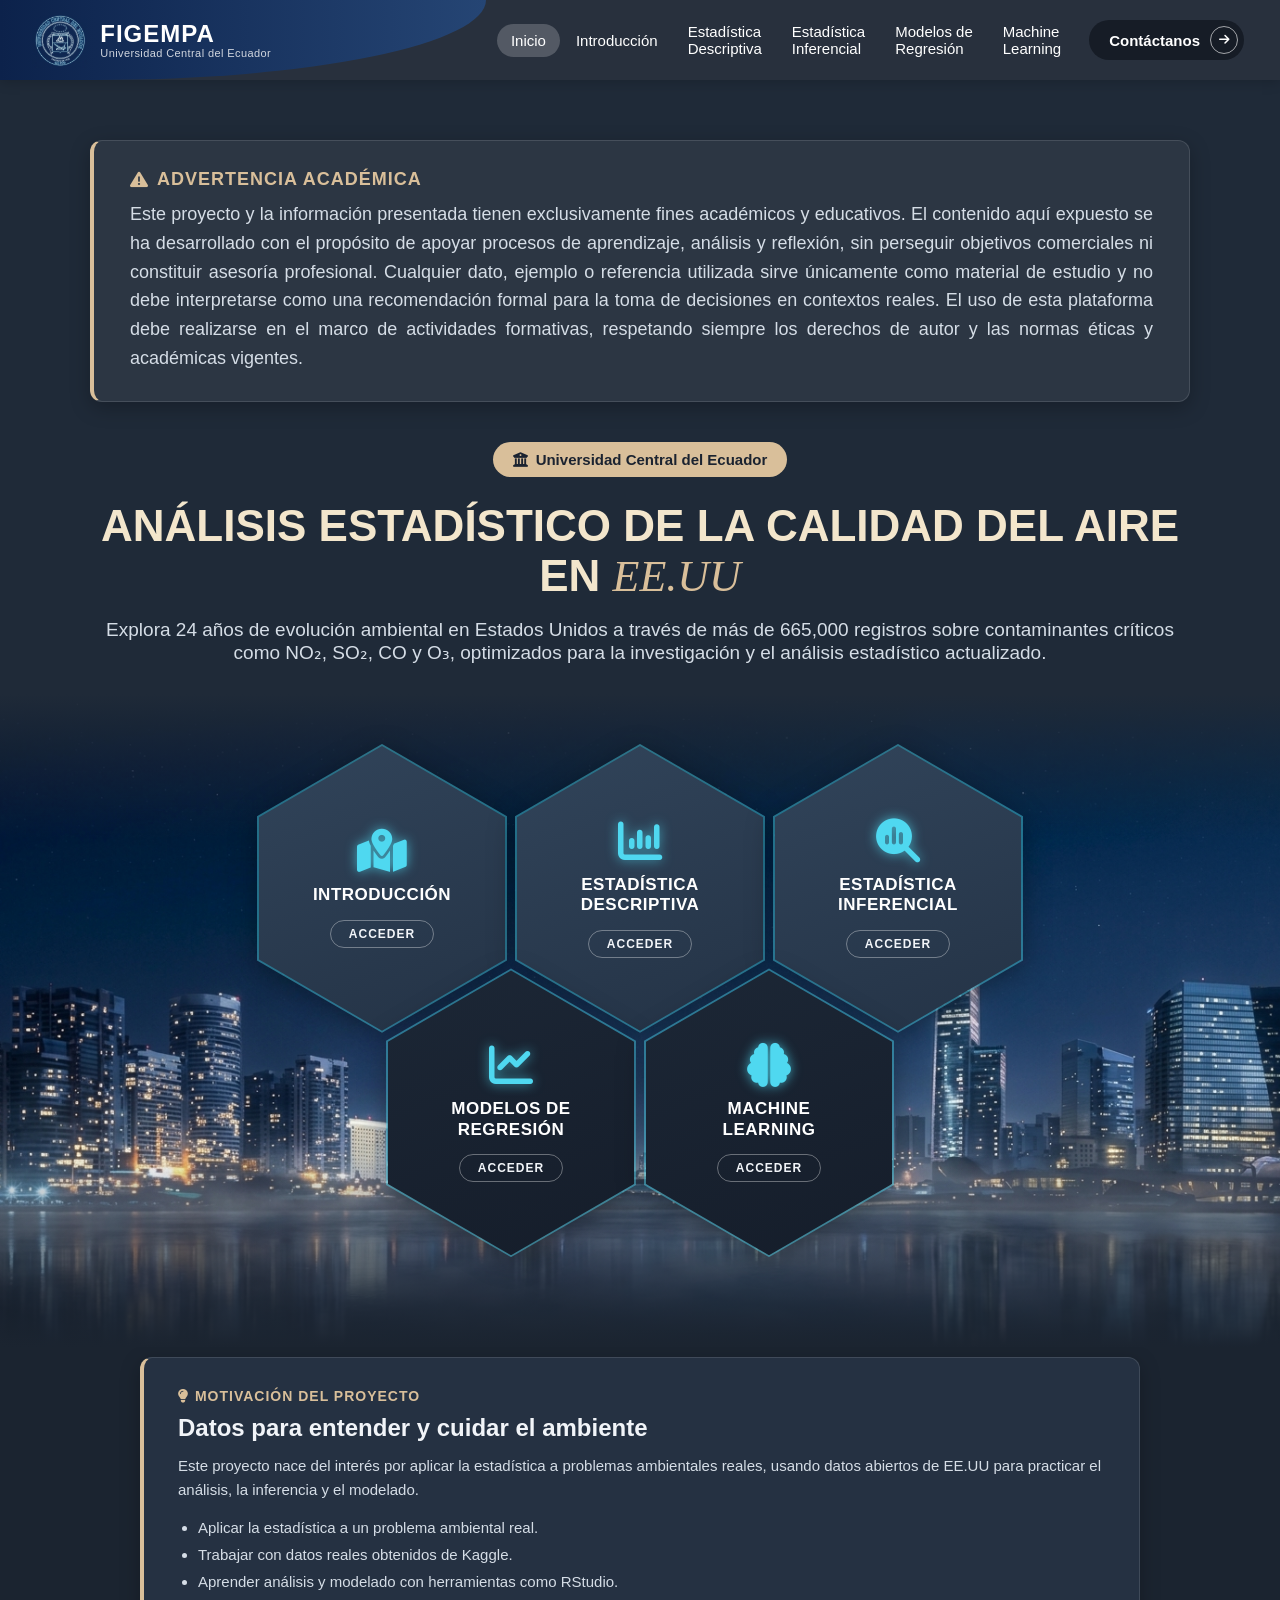
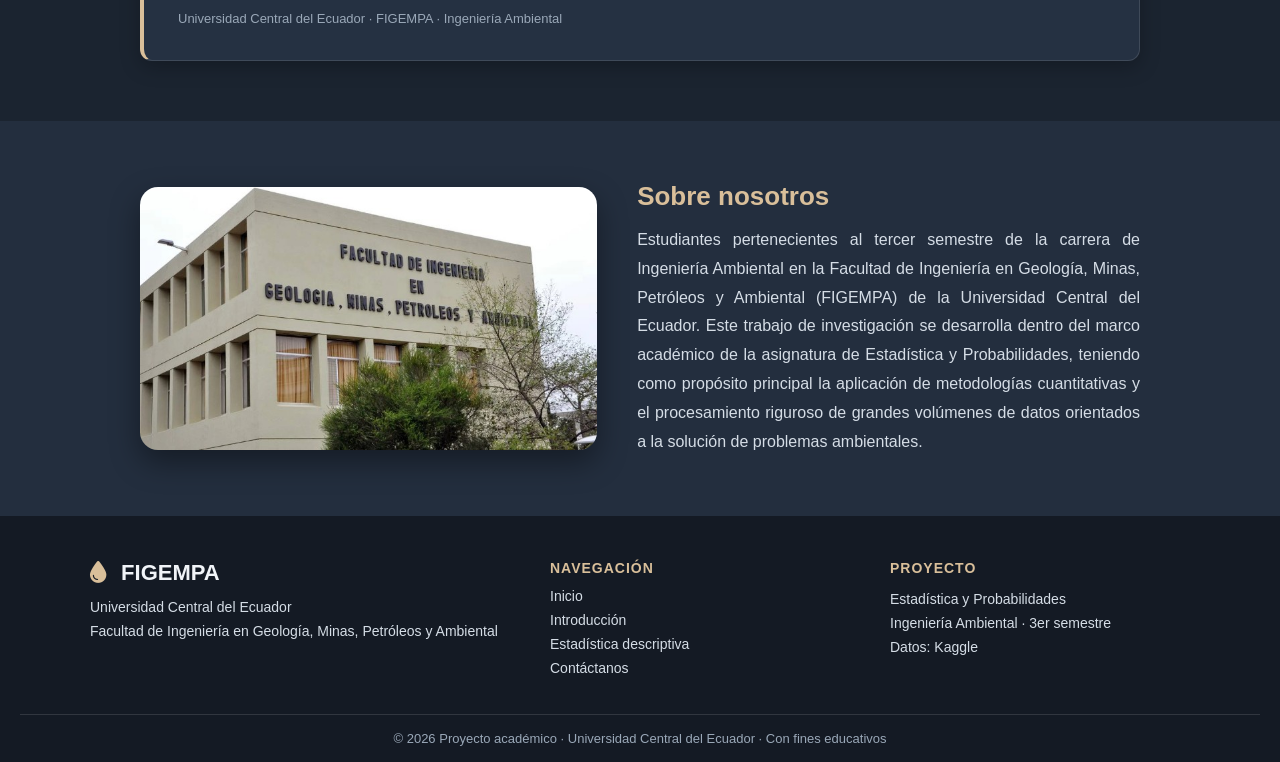
==== commit 611f2ecd: "v8" ====
--- a/index.html
+++ b/index.html
@@ -4,7 +4,7 @@
     <meta charset="UTF-8">
     <meta name="viewport" content="width=device-width, initial-scale=1.0">
     <title>FIGEMPA - Gestión Ambiental</title>
-    <link rel="stylesheet" href="style.css?v=4">
+    <link rel="stylesheet" href="style.css?v=5">
     <link rel="stylesheet" href="https://cdnjs.cloudflare.com/ajax/libs/font-awesome/6.5.1/css/all.min.css">
 </head>
 <body>
@@ -55,6 +55,9 @@
 
         <!-- Zona con foto de fondo: solo los hexágonos -->
         <div class="photo-zone">
+            <video class="photo-video" autoplay muted loop playsinline preload="auto" poster="img/ciudad-noche.jpg" aria-hidden="true">
+                <source src="video/ciudad-noche.mp4" type="video/mp4">
+            </video>
 
             <!-- Hexágonos -->
             <div class="band band-hex">
--- a/style.css
+++ b/style.css
@@ -199,11 +199,22 @@
 .photo-zone {
     position: relative;
     margin: 0 -20px;
+    overflow: hidden;
     background-color: #001736;
     background-image: url("img/ciudad-noche.jpg");
     background-repeat: no-repeat;
-    background-position: center center;
-    background-size: cover;
+    background-position: center bottom;
+    background-size: 100% auto;
+}
+
+.photo-video {
+    position: absolute;
+    inset: 0;
+    z-index: 0;
+    width: 100%;
+    height: 100%;
+    object-fit: cover;
+    object-position: center bottom;
 }
 
 .photo-zone::before,
@@ -212,6 +223,7 @@
     position: absolute;
     left: 0;
     right: 0;
+    z-index: 1;
     pointer-events: none;
 }
 
@@ -229,10 +241,27 @@
 
 .photo-zone > .band {
     position: relative;
-    z-index: 1;
+    z-index: 2;
     margin: 0;
     background: transparent;
     padding: 50px 20px 90px 20px;
+}
+
+/* ===== Aparición suave al deslizar ===== */
+.reveal {
+    opacity: 0;
+    transform: translateY(28px);
+    transition: opacity 0.7s ease, transform 0.7s ease;
+}
+
+.reveal.is-visible {
+    opacity: 1;
+    transform: none;
+}
+
+/* Quien desactiva las animaciones ve solo la foto fija */
+@media (prefers-reduced-motion: reduce) {
+    .photo-video { display: none; }
 }
 
 /* ===== Portada: advertencia arriba, título debajo ===== */
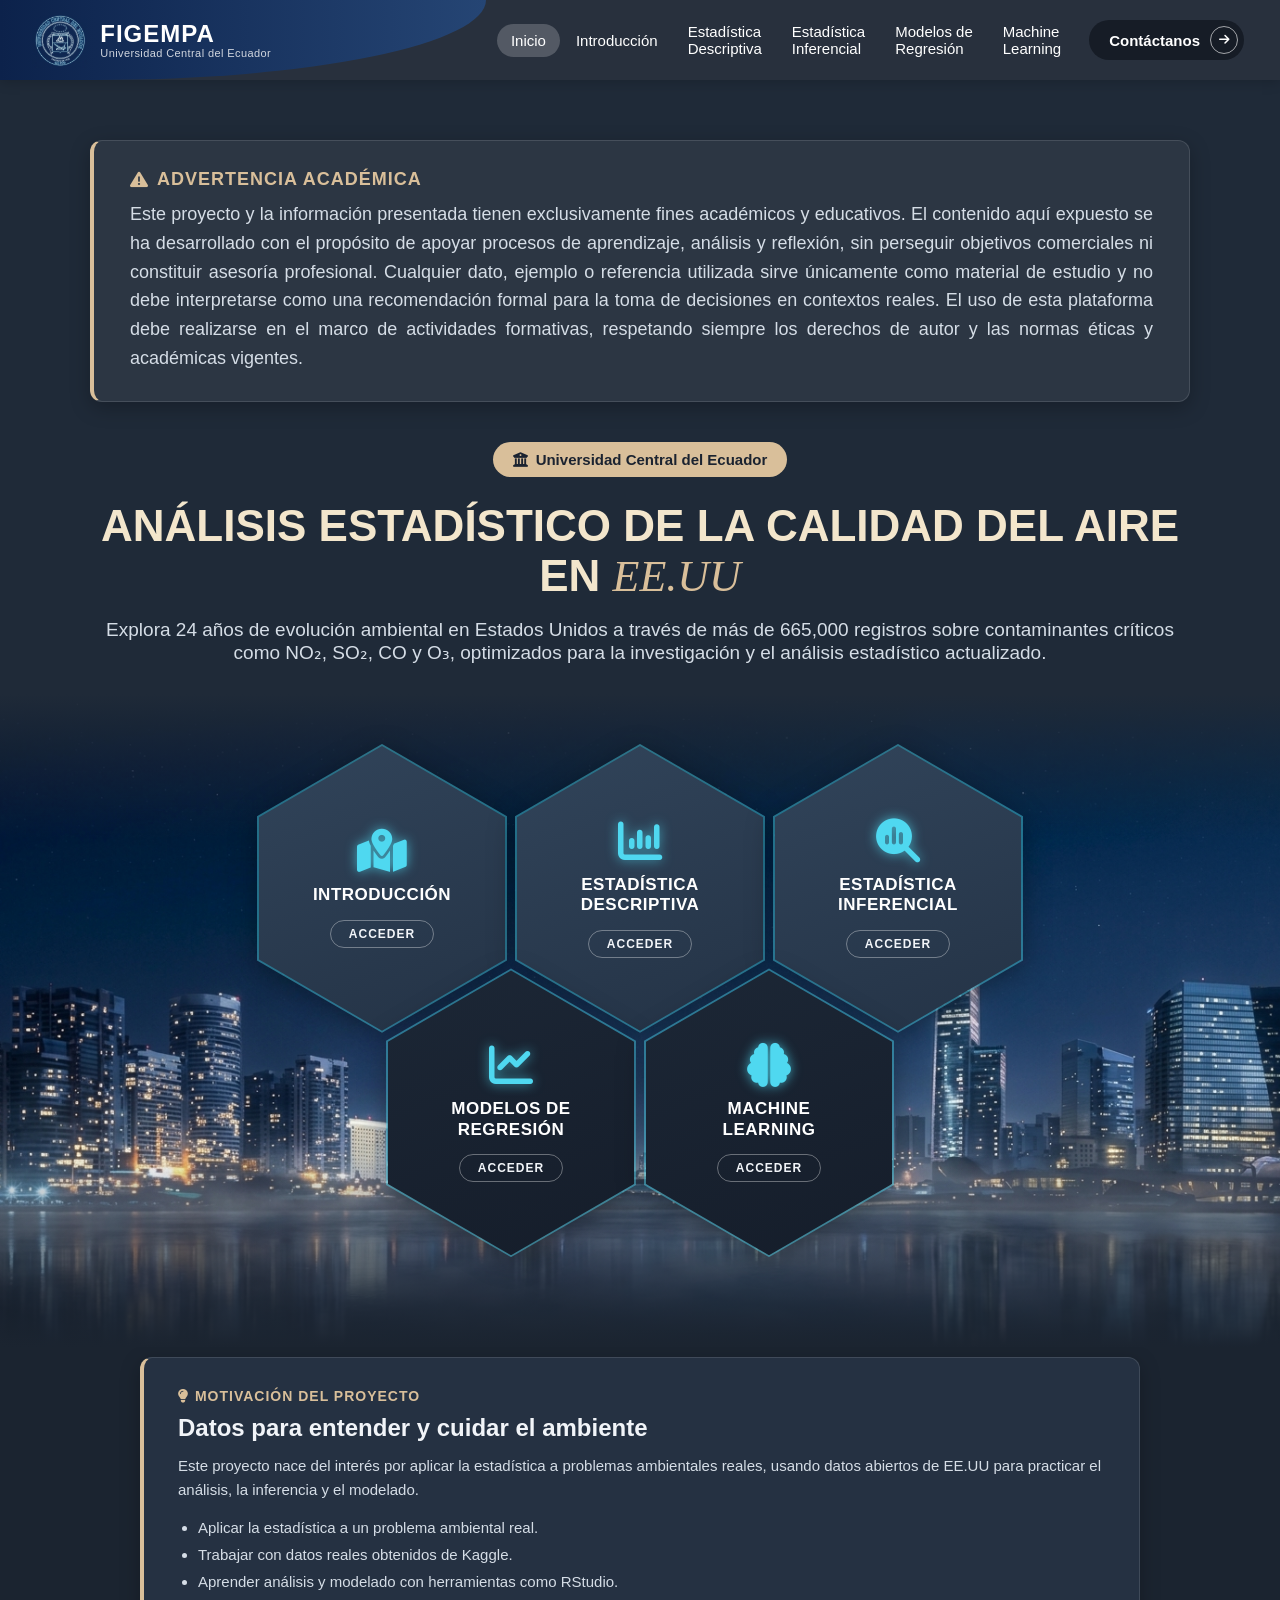
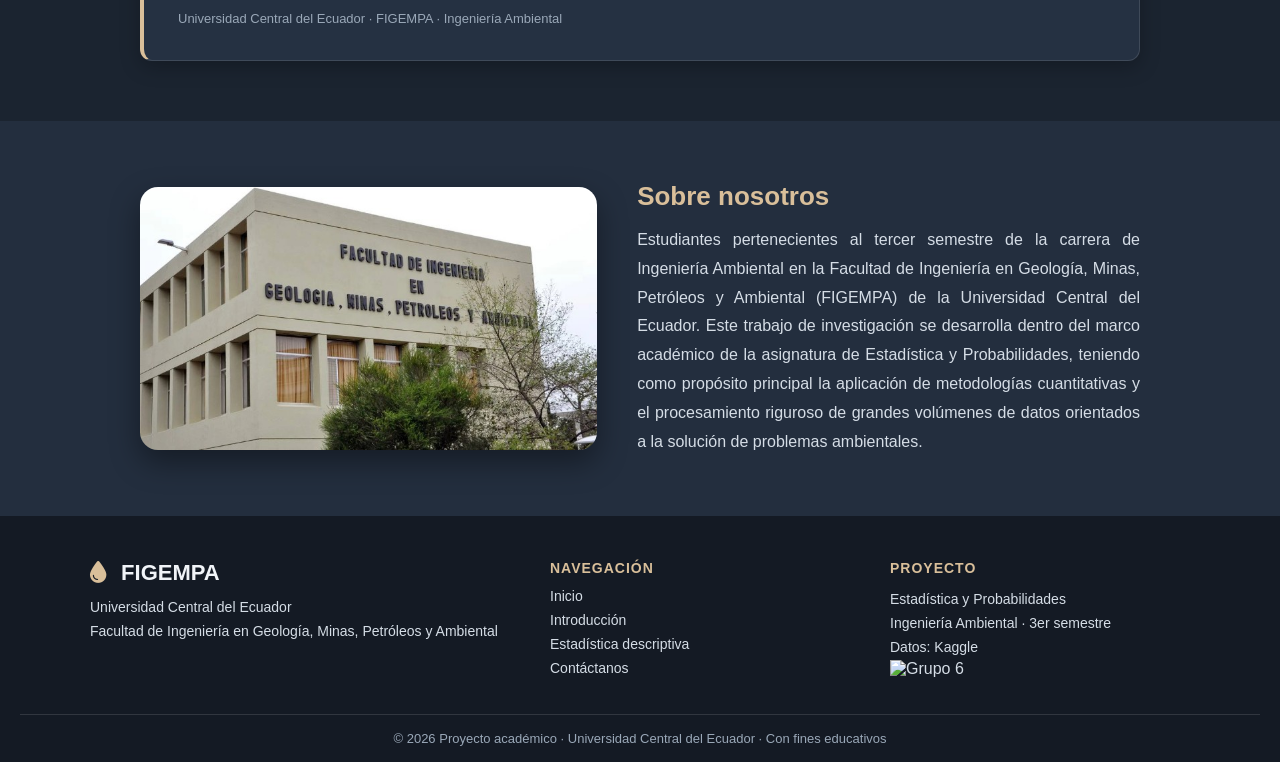
==== commit 0e521284: "V8" ====
--- a/index.html
+++ b/index.html
@@ -168,6 +168,7 @@
             <div class="footer-col">
                 <h4>Proyecto</h4>
                 <p>Estadística y Probabilidades<br>Ingeniería Ambiental · 3er semestre<br>Datos: Kaggle</p>
+                 <img class="footer-badge" src="img/g6.png" alt="Grupo 6">
             </div>
         </div>
         <div class="footer-bottom">
--- a/style.css
+++ b/style.css
@@ -1004,6 +1004,57 @@
     color: var(--secondary);
 }
 
+/* Tarjetas que llevan a RPubs */
+.var-link {
+    display: flex;
+    color: inherit;
+    text-decoration: none;
+}
+
+.var-link .var-card {
+    width: 100%;
+    cursor: pointer;
+}
+
+.var-link:hover .var-card {
+    border-color: rgba(79, 216, 240, 0.55);
+}
+
+.var-link:focus-visible .var-card {
+    outline: 2px solid var(--secondary);
+    outline-offset: 3px;
+}
+
+.var-cta {
+    display: flex;
+    align-items: center;
+    justify-content: space-between;
+    gap: 10px;
+    margin-top: 14px;
+    padding-top: 12px;
+    border-top: 1px solid var(--line);
+    font-size: 13px;
+    font-weight: 600;
+    color: var(--secondary);
+}
+
+.var-cta-text small {
+    display: block;
+    margin-top: 2px;
+    font-size: 11px;
+    font-weight: 400;
+    color: var(--muted);
+}
+
+.var-cta i {
+    font-size: 14px;
+    transition: transform 0.2s;
+}
+
+.var-link:hover .var-cta i {
+    transform: translate(3px, -3px);
+}
+
 /* ===== Descriptiva: tabla de variables ===== */
 .table-section {
     max-width: 1200px;
